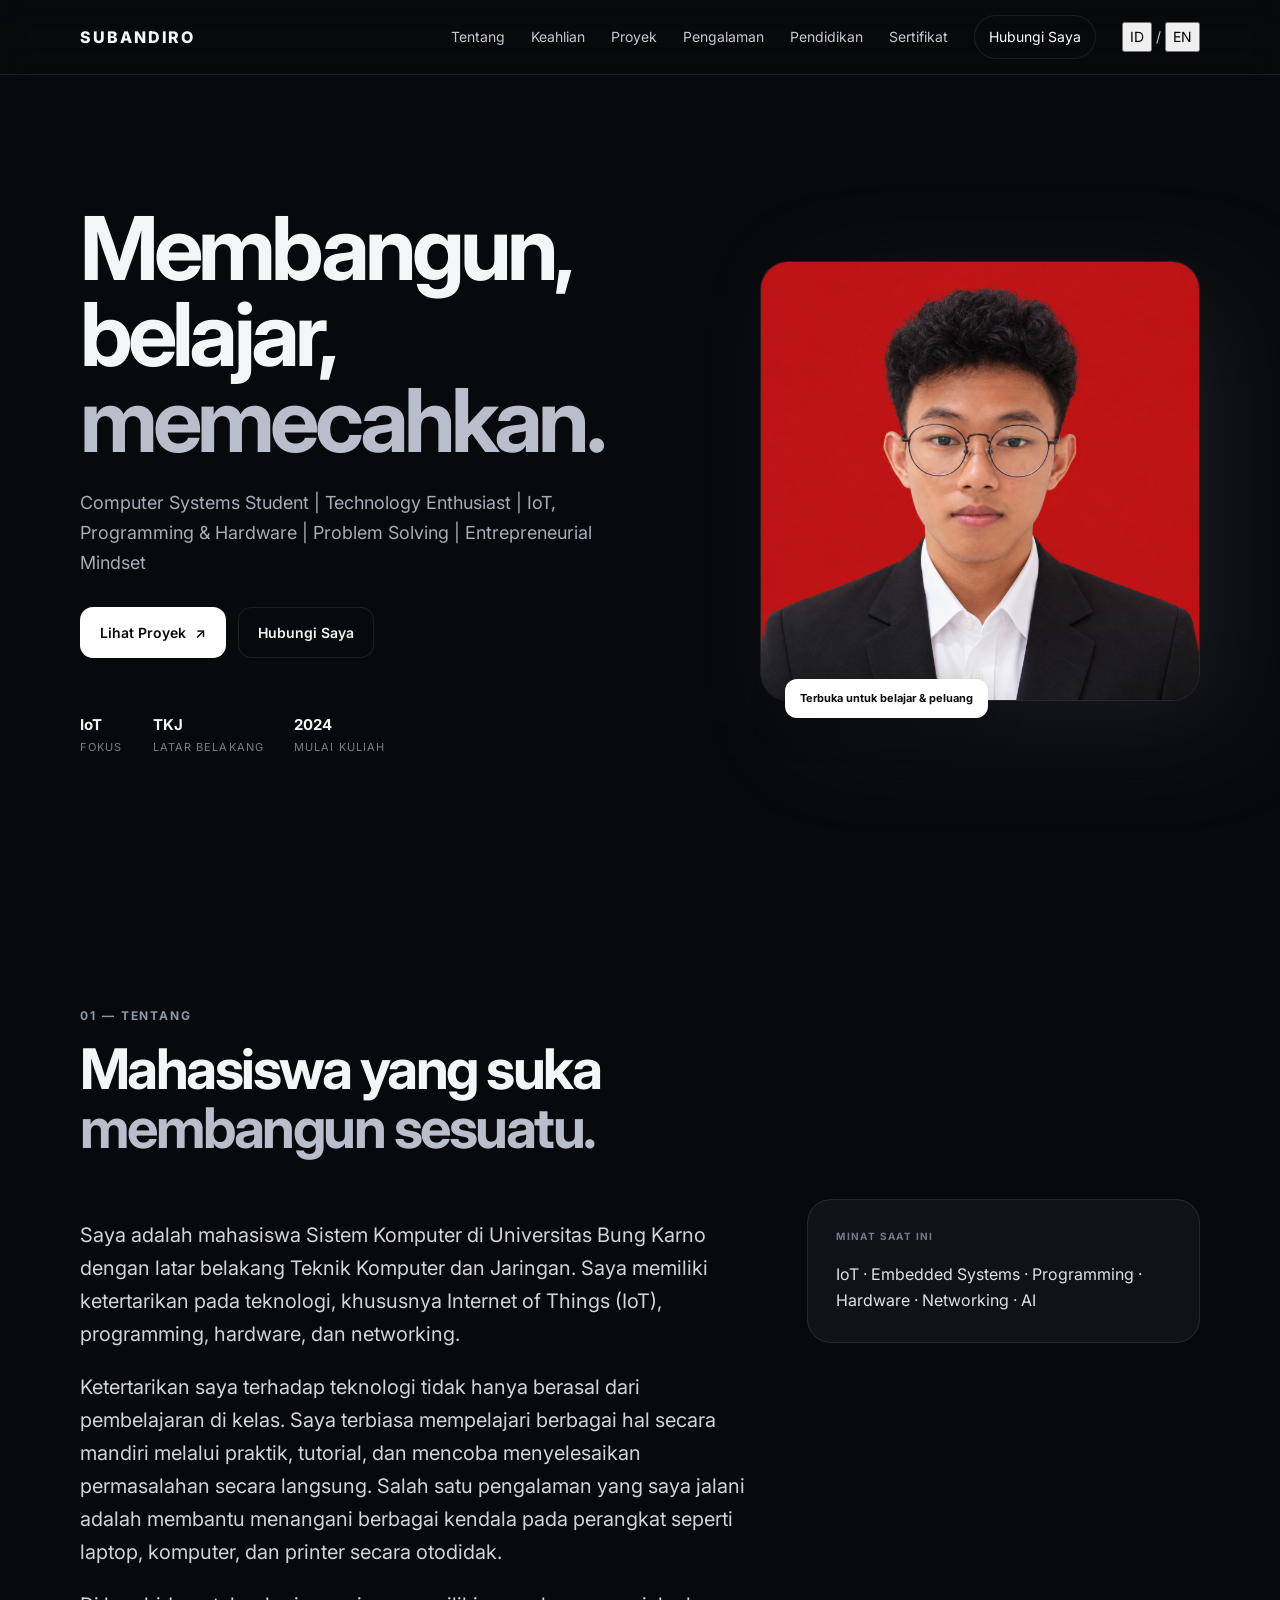
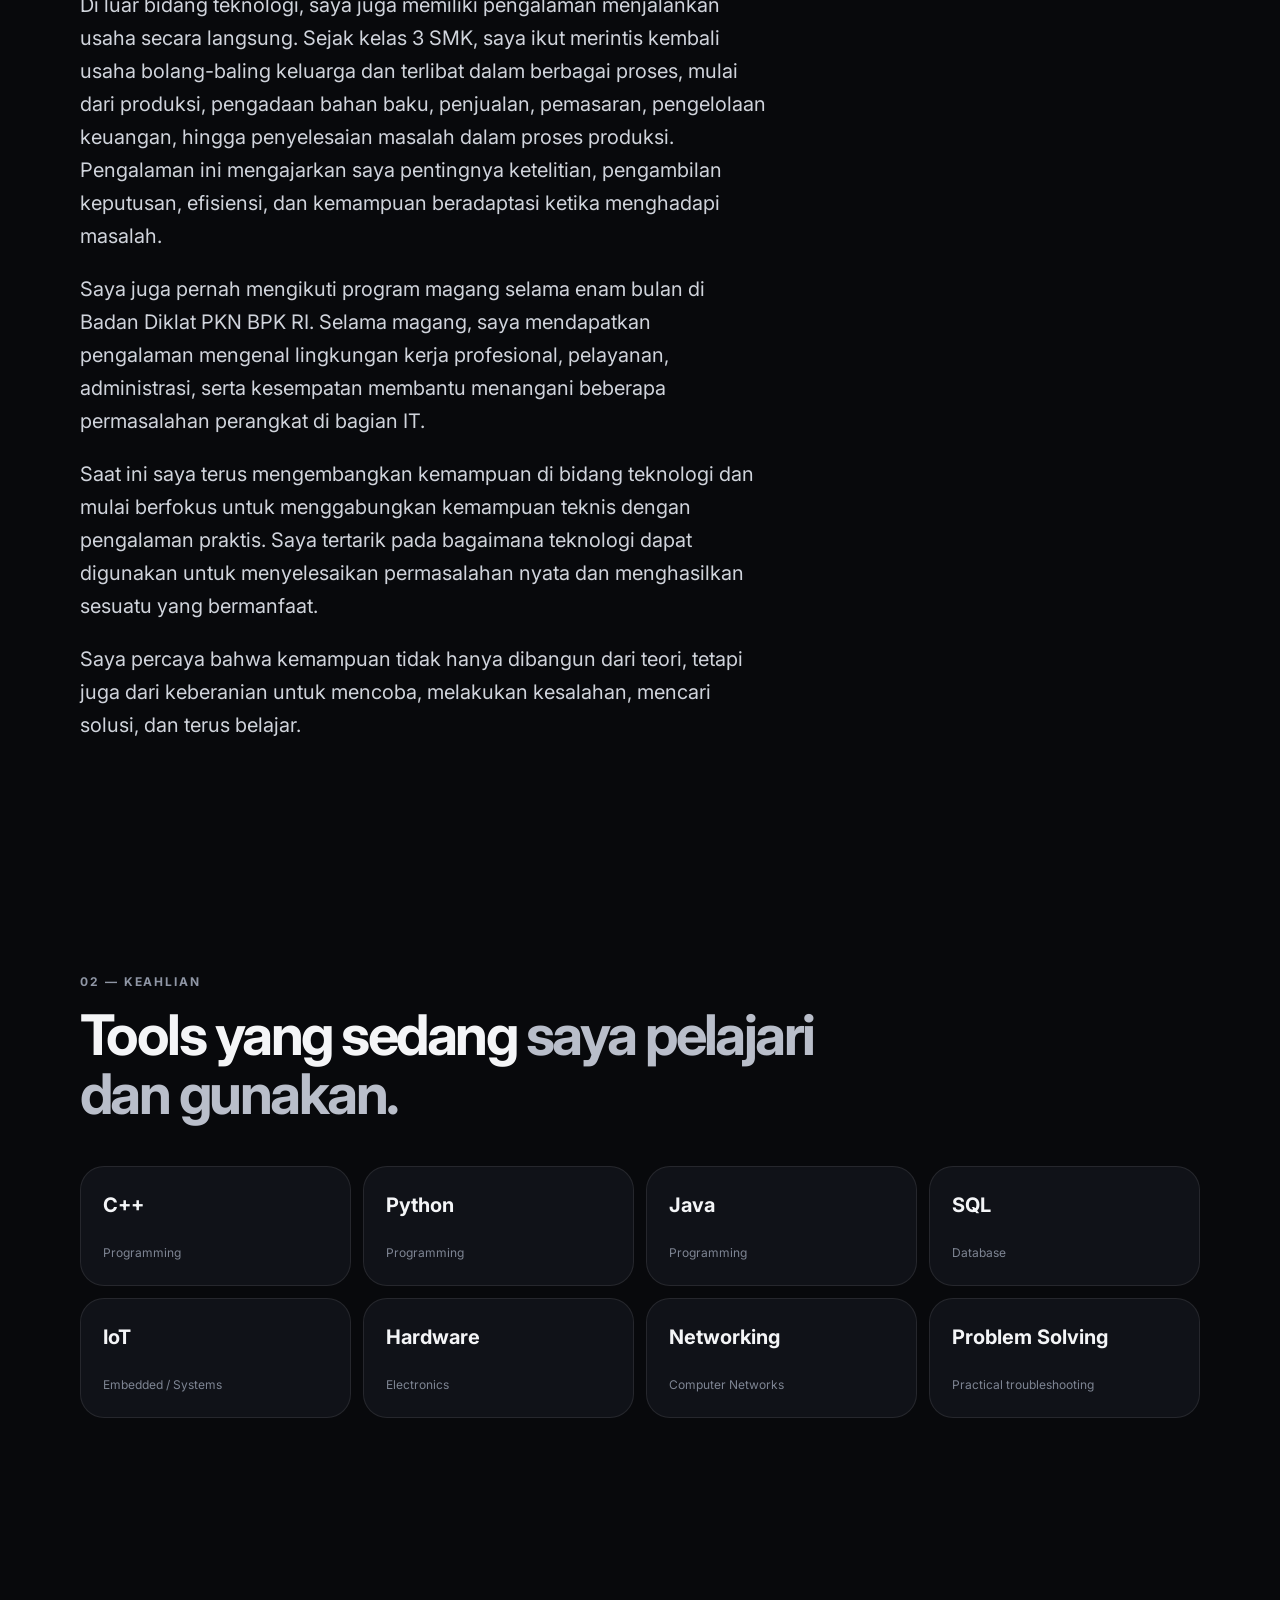
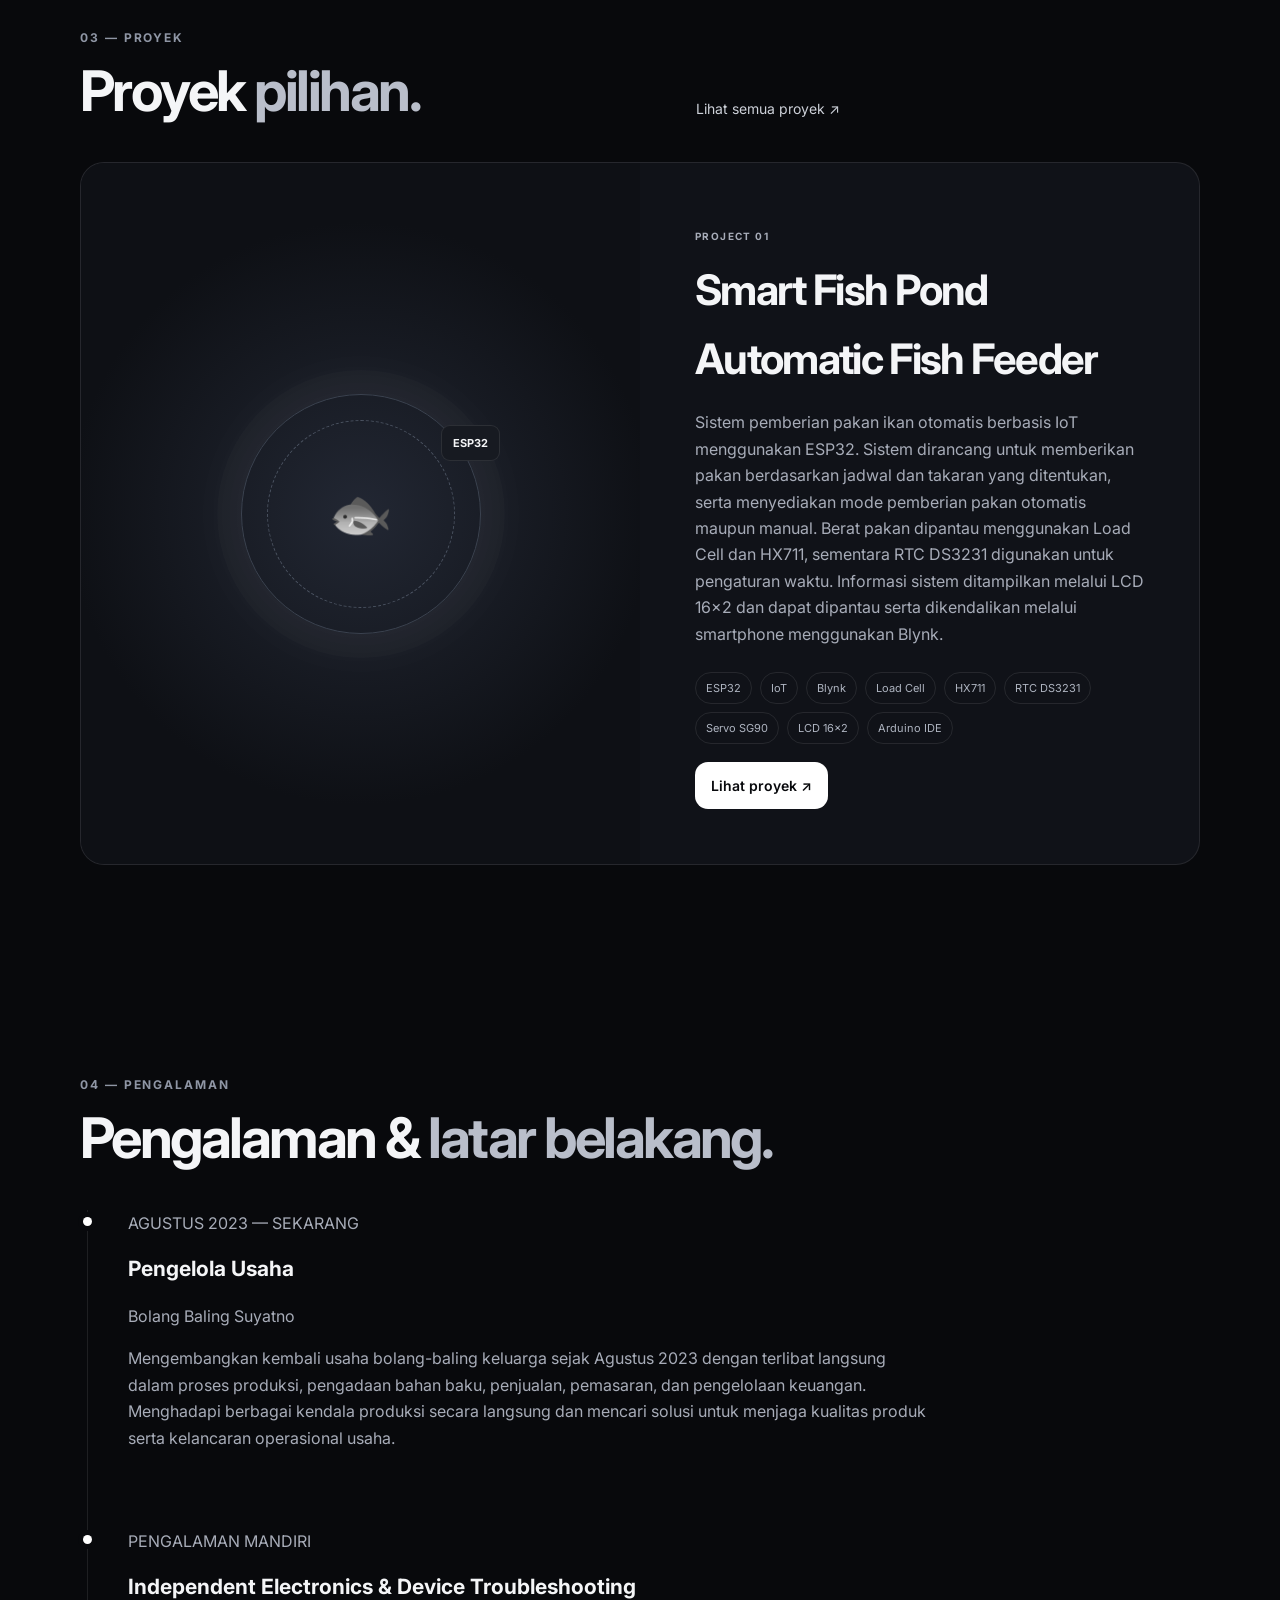
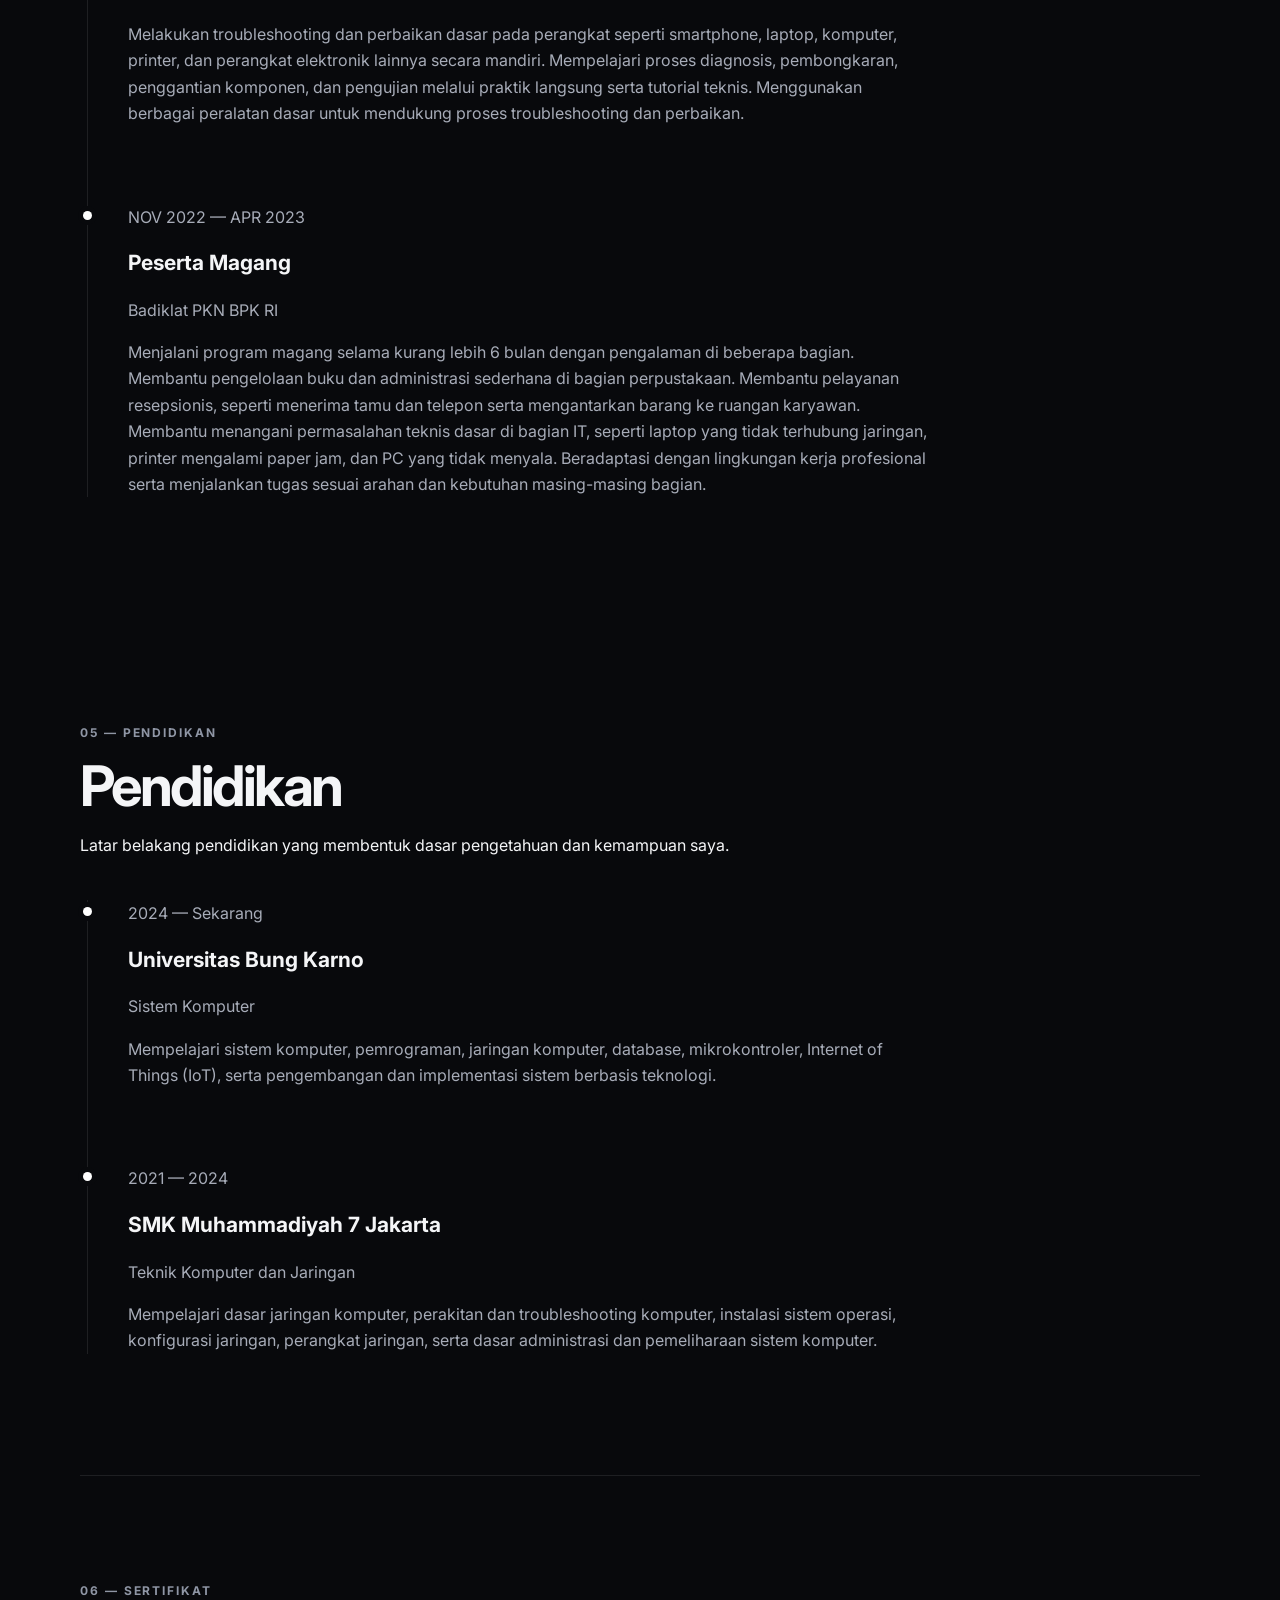
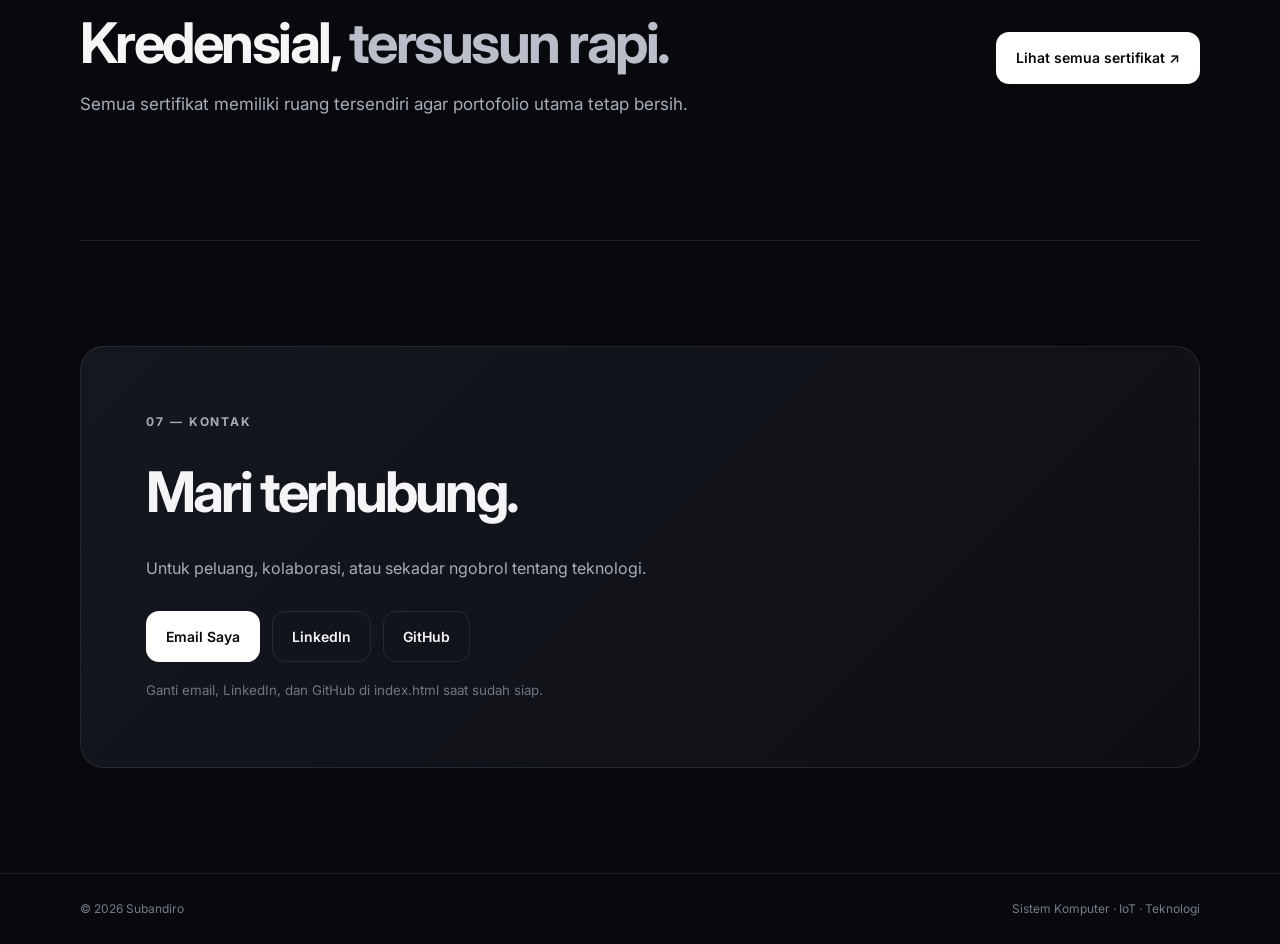
==== index.html @ 17458932 "Add files via upload" ====
<!DOCTYPE html>
<html lang="id">
<head>
  <meta charset="UTF-8">
  <meta name="viewport" content="width=device-width, initial-scale=1.0">
  <meta name="description" content="Subandiro — Computer Systems student portfolio.">
  <title>Subandiro — Portofolio Sistem Komputer</title>
  <link rel="preconnect" href="https://fonts.googleapis.com">
  <link rel="preconnect" href="https://fonts.gstatic.com" crossorigin>
  <link href="https://fonts.googleapis.com/css2?family=Inter:wght@400;500;600;700;800&display=swap" rel="stylesheet">
  <link rel="stylesheet" href="style.css">
</head>
<body data-page="home">
  <header class="nav-wrap">
    <nav class="nav container">
      <a class="brand" href="index.html">SUBANDIRO<span></span></a>
      <button class="menu-btn" aria-label="Buka menu" aria-expanded="false">☰</button>
      <div class="nav-links">
        <a href="#about" data-i18n="nav_about">Tentang</a>
        <a href="#skills" data-i18n="nav_skills">Keahlian</a>
        <a href="#projects" data-i18n="nav_projects">Proyek</a>
        <a href="#experience" data-i18n="nav_experience">Pengalaman</a>
        <a href="#education" data-i18n="nav_education">Pendidikan</a>
        <a href="certificates.html" data-i18n="nav_certificates">Sertifikat</a>
        <a class="nav-cta" href="#contact" data-i18n="nav_contact">Hubungi Saya</a>
        <div class="language-switcher" aria-label="Language selector">
          <button class="lang-btn active" data-lang="id" aria-pressed="true">ID</button>
          <span>/</span>
          <button class="lang-btn" data-lang="en" aria-pressed="false">EN</button>
        </div>
      </div>
    </nav>
  </header>

  <main>
    <section class="hero container">
      <div class="hero-copy">
        <h1 data-i18n="hero_title">Membangun, belajar,<br><span>memecahkan.</span></h1>
        <p class="hero-text">Computer Systems Student | Technology Enthusiast | IoT, Programming & Hardware | Problem Solving | Entrepreneurial Mindset</p>
        <div class="hero-actions">
          <a class="btn primary" href="#projects"><span data-i18n="hero_projects">Lihat Proyek</span> <span>↗</span></a>
          <a class="btn ghost" href="#contact" data-i18n="hero_contact">Hubungi Saya</a>
        </div>
        <div class="quick-stats">
          <div><strong>IoT</strong><span data-i18n="stat_focus">Fokus</span></div>
          <div><strong>TKJ</strong><span data-i18n="stat_background">Latar belakang</span></div>
          <div><strong>2024</strong><span data-i18n="stat_start">Mulai kuliah</span></div>
        </div>
      </div>
      <div class="hero-photo">
        <div class="photo-glow"></div>
        <img src="assets/profile.png" data-i18n-attr="alt:photo_alt" alt="Foto profil profesional Subandiro">
        <div class="photo-tag" data-i18n="photo_tag">Terbuka untuk belajar & peluang</div>
      </div>
    </section>

    <section id="about" class="section container">
      <div class="section-head">
        <p class="eyebrow" data-i18n="about_eyebrow">01 — TENTANG</p>
        <h2 data-i18n="about_title">Mahasiswa yang suka <span>membangun sesuatu.</span></h2>
      </div>
      <div class="about-grid">
        <div class="lead">
        <p data-i18n="about_p1">Saya adalah mahasiswa Sistem Komputer di Universitas Bung Karno dengan latar belakang Teknik Komputer dan Jaringan. Saya memiliki ketertarikan pada teknologi, khususnya Internet of Things (IoT), programming, hardware, dan networking.</p>
        <p data-i18n="about_p2">Ketertarikan saya terhadap teknologi tidak hanya berasal dari pembelajaran di kelas. Saya terbiasa mempelajari berbagai hal secara mandiri melalui praktik, tutorial, dan mencoba menyelesaikan permasalahan secara langsung. Salah satu pengalaman yang saya jalani adalah membantu menangani berbagai kendala pada perangkat seperti laptop, komputer, dan printer secara otodidak.</p>
        <p data-i18n="about_p3">Di luar bidang teknologi, saya juga memiliki pengalaman menjalankan usaha secara langsung. Sejak kelas 3 SMK, saya ikut merintis kembali usaha bolang-baling keluarga dan terlibat dalam berbagai proses, mulai dari produksi, pengadaan bahan baku, penjualan, pemasaran, pengelolaan keuangan, hingga penyelesaian masalah dalam proses produksi. Pengalaman ini mengajarkan saya pentingnya ketelitian, pengambilan keputusan, efisiensi, dan kemampuan beradaptasi ketika menghadapi masalah.</p>
        <p data-i18n="about_p4">Saya juga pernah mengikuti program magang selama enam bulan di Badan Diklat PKN BPK RI. Selama magang, saya mendapatkan pengalaman mengenal lingkungan kerja profesional, pelayanan, administrasi, serta kesempatan membantu menangani beberapa permasalahan perangkat di bagian IT.</p>
        <p data-i18n="about_p5">Saat ini saya terus mengembangkan kemampuan di bidang teknologi dan mulai berfokus untuk menggabungkan kemampuan teknis dengan pengalaman praktis. Saya tertarik pada bagaimana teknologi dapat digunakan untuk menyelesaikan permasalahan nyata dan menghasilkan sesuatu yang bermanfaat.</p>
        <p data-i18n="about_p6">Saya percaya bahwa kemampuan tidak hanya dibangun dari teori, tetapi juga dari keberanian untuk mencoba, melakukan kesalahan, mencari solusi, dan terus belajar.</p>
        </div>
        <div class="about-card">
          <div class="mini-label" data-i18n="current_interests">MINAT SAAT INI</div>
          <p data-i18n="current_interests_text">IoT · Embedded Systems · Programming · Hardware · Networking · AI</p>
        </div>
      </div>
    </section>

    <section id="skills" class="section container">
      <div class="section-head">
        <p class="eyebrow" data-i18n="skills_eyebrow">02 — KEAHLIAN</p>
        <h2 data-i18n="skills_title">Tools yang sedang <span>saya pelajari dan gunakan.</span></h2>
      </div>
      <div class="skills-grid">
        <div class="skill-card"><b>C++</b><span data-i18n="programming">Programming</span></div>
        <div class="skill-card"><b>Python</b><span data-i18n="programming">Programming</span></div>
        <div class="skill-card"><b>Java</b><span data-i18n="programming">Programming</span></div>
        <div class="skill-card"><b>SQL</b><span data-i18n="database">Database</span></div>
        <div class="skill-card"><b>IoT</b><span data-i18n="embedded">Embedded / Systems</span></div>
        <div class="skill-card"><b>Hardware</b><span data-i18n="electronics">Electronics</span></div>
        <div class="skill-card"><b>Networking</b><span data-i18n="networks">Computer Networks</span></div>
        <div class="skill-card"><b>Problem Solving</b><span data-i18n="troubleshooting">Practical troubleshooting</span></div>
      </div>
    </section>

    <section id="projects" class="section container">
      <div class="section-head row-head">
        <div>
          <p class="eyebrow" data-i18n="projects_eyebrow">03 — PROYEK</p>
          <h2 data-i18n="projects_title">Proyek <span>pilihan.</span></h2>
        </div>
        <a class="text-link" href="projects.html" data-i18n="view_all_projects">Lihat semua proyek ↗</a>
      </div>
      <div class="project-feature">
        <div class="project-image">
          <div class="pond-visual">
            <div class="pond-ring"></div>
            <div class="pond-fish">🐟</div>
            <div class="pond-chip">ESP32</div>
          </div>
        </div>
        <div class="project-info">
          <p class="project-number" data-i18n="project_academic">PROJECT 01</p>
          <h3>Smart Fish Pond <span>Automatic Fish Feeder</span></h3>
          <p data-i18n="smart_pond_desc">Sistem pemberian pakan ikan otomatis berbasis IoT menggunakan ESP32. Sistem dirancang untuk memberikan pakan berdasarkan jadwal dan takaran yang ditentukan, serta menyediakan mode pemberian pakan otomatis maupun manual. Berat pakan dipantau menggunakan Load Cell dan HX711, sementara RTC DS3231 digunakan untuk pengaturan waktu. Informasi sistem ditampilkan melalui LCD 16×2 dan dapat dipantau serta dikendalikan melalui smartphone menggunakan Blynk.</p>
          <div class="tags"><span>ESP32</span><span>IoT</span><span>Blynk</span><span>Load Cell</span><span>HX711</span><span>RTC DS3231</span><span>Servo SG90</span><span>LCD 16x2</span><span>Arduino IDE</span></div>
          <a class="btn primary small" href="projects.html" data-i18n="explore_project">Lihat proyek ↗</a>
        </div>
      </div>
    </section>

    <section id="experience" class="section container">
      <div class="section-head">
        <p class="eyebrow" data-i18n="experience_eyebrow">04 — PENGALAMAN</p>
        <h2 data-i18n="experience_title">Pengalaman & <span>latar belakang.</span></h2>
      </div>
      <div class="timeline">
        <article class="timeline-item">
          <div class="timeline-dot"></div>
          <div>
            <p class="muted" data-i18n="business_date">AGUSTUS 2023 — SEKARANG</p>
            <h3 data-i18n="business_role">Pengelola Usaha</h3>
            <p class="muted" data-i18n="business_company">Bolang Baling Suyatno</p>
            <p data-i18n="business_desc">Mengembangkan kembali usaha bolang-baling keluarga sejak Agustus 2023 dengan terlibat langsung dalam proses produksi, pengadaan bahan baku, penjualan, pemasaran, dan pengelolaan keuangan. Menghadapi berbagai kendala produksi secara langsung dan mencari solusi untuk menjaga kualitas produk serta kelancaran operasional usaha.</p>
          </div>
        </article>

        <article class="timeline-item">
          <div class="timeline-dot"></div>
          <div>
            <p class="muted" data-i18n="electronics_date">PENGALAMAN MANDIRI</p>
            <h3 data-i18n="electronics_role">Independent Electronics & Device Troubleshooting</h3>
            <p data-i18n="electronics_desc">Melakukan troubleshooting dan perbaikan dasar pada perangkat seperti smartphone, laptop, komputer, printer, dan perangkat elektronik lainnya secara mandiri. Mempelajari proses diagnosis, pembongkaran, penggantian komponen, dan pengujian melalui praktik langsung serta tutorial teknis. Menggunakan berbagai peralatan dasar untuk mendukung proses troubleshooting dan perbaikan.</p>
          </div>
        </article>

        <article class="timeline-item">
          <div class="timeline-dot"></div>
          <div>
            <p class="muted">NOV 2022 — APR 2023</p>
            <h3>Peserta Magang</h3>
            <p class="muted" data-i18n="internship_company">Badiklat PKN BPK RI</p>
            <p data-i18n="internship_desc">Menjalani program magang selama kurang lebih 6 bulan dengan pengalaman di beberapa bagian. Membantu pengelolaan buku dan administrasi sederhana di bagian perpustakaan. Membantu pelayanan resepsionis, seperti menerima tamu dan telepon serta mengantarkan barang ke ruangan karyawan. Membantu menangani permasalahan teknis dasar di bagian IT, seperti laptop yang tidak terhubung jaringan, printer mengalami paper jam, dan PC yang tidak menyala. Beradaptasi dengan lingkungan kerja profesional serta menjalankan tugas sesuai arahan dan kebutuhan masing-masing bagian.</p>
          </div>
        </article>
      </div>
    </section>

    <section id="education" class="section container">
      <div class="section-head">
        <p class="eyebrow" data-i18n="education_label">05 — PENDIDIKAN</p>
        <h2 data-i18n="education_title">Pendidikan</h2>
        <p data-i18n="education_desc">
          Latar belakang pendidikan yang membentuk dasar pengetahuan dan kemampuan saya.
        </p>
      </div>

      <div class="timeline">

        <!-- Universitas -->
        <article class="timeline-item">
          <div class="timeline-dot"></div>
          <div>
            <p class="muted" data-i18n="education_university_date">2024 — Sekarang</p>
            <h3>Universitas Bung Karno</h3>
            <p data-i18n="education_university_major">Sistem Komputer</p>
            <p data-i18n="education_university_desc">Mempelajari sistem komputer, pemrograman, jaringan komputer, database, mikrokontroler, Internet of Things (IoT), serta pengembangan dan implementasi sistem berbasis teknologi.</p>
          </div>
        </article>

        <!-- SMK -->
        <article class="timeline-item">
          <div class="timeline-dot"></div>
          <div>
            <p class="muted" data-i18n="education_smk_date">2021 — 2024</p>
            <h3>SMK Muhammadiyah 7 Jakarta</h3>
            <p data-i18n="education_smk_major">Teknik Komputer dan Jaringan</p>
            <p data-i18n="education_smk_desc">Mempelajari dasar jaringan komputer, perakitan dan troubleshooting komputer, instalasi sistem operasi, konfigurasi jaringan, perangkat jaringan, serta dasar administrasi dan pemeliharaan sistem komputer.</p>
          </div>
        </article>

      </div>
    </section>

    <section class="section container certificate-preview">
      <div>
        <p class="eyebrow" data-i18n="cert_preview_eyebrow">06 — SERTIFIKAT</p>
        <h2 data-i18n="cert_preview_title">Kredensial, <span>tersusun rapi.</span></h2>
        <p class="muted big" data-i18n="cert_preview_desc">Semua sertifikat memiliki ruang tersendiri agar portofolio utama tetap bersih.</p>
      </div>
      <a class="btn primary" href="certificates.html" data-i18n="view_certificates">Lihat semua sertifikat ↗</a>
    </section>

    <section id="contact" class="section container contact">
      <div class="contact-box">
        <p class="eyebrow" data-i18n="contact_eyebrow">07 — KONTAK</p>

        <h2 data-i18n="contact_title">Mari terhubung.</h2>

        <p data-i18n="contact_desc">
          Untuk peluang, kolaborasi, atau sekadar ngobrol tentang teknologi.
        </p>

        <div class="contact-actions">
          <a
            class="btn primary"
            href="mailto:subandirosmkmaju@gmail.com"
            data-i18n="email_me">Email Saya</a>

          <a
            class="btn ghost"
            href="https://www.linkedin.com/in/subandiro"
            target="_blank"
            rel="noopener noreferrer"
          >LinkedIn</a>

          <a
            class="btn ghost"
            href="https://github.com/Subandiro"
            target="_blank"
            rel="noopener noreferrer"
          >GitHub</a>
        </div>

        <small class="edit-note" data-i18n="edit_note">
          Email dan profil profesional saya dapat diakses melalui tombol di atas.
        </small>
      </div>
    </section>
  </main>

  <footer class="footer">
    <div class="container footer-inner">
      <span>© <span id="year"></span> Subandiro</span>
      <span data-i18n="footer_tech">Sistem Komputer · IoT · Teknologi</span>
    </div>
  </footer>
  <script src="script.js"></script>
</body>
</html>
---- style.css ----
:root{
  --bg:#08090c;--surface:#101218;--surface2:#151821;--text:#f4f5f7;--muted:#a7acb8;
  --line:rgba(255,255,255,.09);--accent:#ffffff;--max:1120px;--radius:24px;
}
*{box-sizing:border-box}html{scroll-behavior:smooth}body{margin:0;background:var(--bg);color:var(--text);font-family:Inter,system-ui,sans-serif;line-height:1.65}
a{color:inherit;text-decoration:none}button{font:inherit}.container{width:min(var(--max),calc(100% - 40px));margin:auto}
.nav-wrap{position:sticky;top:0;z-index:20;background:rgba(8,9,12,.78);backdrop-filter:blur(18px);border-bottom:1px solid var(--line)}
.nav{height:74px;display:flex;align-items:center;justify-content:space-between}.brand{font-weight:800;letter-spacing:.12em}.brand span,h1 span,h2 span{color:#b9beca}
.nav-links{display:flex;align-items:center;gap:26px;font-size:14px;color:#c5c9d2}.nav-links a:hover{color:#fff}.nav-cta{border:1px solid var(--line);padding:9px 14px;border-radius:999px;color:#fff!important}
.menu-btn{display:none;background:none;border:0;color:#fff;font-size:25px}
.hero{min-height:calc(100vh - 74px);display:grid;grid-template-columns:1.08fr .92fr;align-items:center;gap:70px;padding-top:65px;padding-bottom:80px}
.eyebrow{font-size:12px;font-weight:700;letter-spacing:.16em;color:#8f96a5;margin:0 0 14px}.hero h1,.subpage h1{font-size:clamp(48px,7vw,88px);line-height:.98;letter-spacing:-.055em;margin:0 0 25px}
.hero-text{max-width:590px;color:var(--muted);font-size:18px}.hero-actions,.contact-actions{display:flex;gap:12px;flex-wrap:wrap;margin-top:30px}
.btn{display:inline-flex;align-items:center;justify-content:center;gap:9px;padding:13px 19px;border-radius:13px;border:1px solid var(--line);font-weight:600;font-size:14px;transition:.2s}
.btn.primary{background:#fff;color:#08090c}.btn.primary:hover{transform:translateY(-2px)}.btn.ghost:hover{background:var(--surface2)}.btn.small{padding:11px 15px;margin-top:18px}
.quick-stats{display:flex;gap:30px;margin-top:55px}.quick-stats div{display:flex;flex-direction:column}.quick-stats strong{font-size:15px}.quick-stats span{font-size:11px;color:#777e8c;text-transform:uppercase;letter-spacing:.1em}
.hero-photo{position:relative;justify-self:end;width:min(440px,100%)}.hero-photo img{display:block;width:100%;aspect-ratio:1/1;object-fit:cover;border-radius:28px;position:relative;z-index:2;border:1px solid var(--line)}.photo-glow{position:absolute;inset:8% -6% -5% 12%;background:#272b35;filter:blur(50px);opacity:.5}.photo-tag{position:absolute;z-index:3;bottom:-17px;left:25px;background:#fff;color:#0b0c10;padding:10px 15px;border-radius:12px;font-size:11px;font-weight:700;box-shadow:0 10px 35px rgba(0,0,0,.3)}
.section{padding:105px 0}.section-head{max-width:760px;margin-bottom:42px}.section-head h2,.certificate-preview h2{font-size:clamp(32px,4.5vw,56px);line-height:1.05;letter-spacing:-.045em;margin:0}
.about-grid{display:grid;grid-template-columns:1.4fr .8fr;gap:40px;align-items:start}.lead{font-size:20px;color:#d0d4dc;max-width:760px}.about-card,.skill-card,.detail-card,.certificate-card,.empty-project{background:var(--surface);border:1px solid var(--line);border-radius:var(--radius)}
.about-card{padding:28px}.mini-label,.project-number{font-size:10px;letter-spacing:.14em;color:#737b89;font-weight:700}.about-card p{margin-bottom:0;color:#dfe2e8}
.skills-grid{display:grid;grid-template-columns:repeat(4,1fr);gap:12px}.skill-card{padding:22px;min-height:120px;display:flex;flex-direction:column;justify-content:space-between}.skill-card b{font-size:20px}.skill-card span{font-size:12px;color:#7e8593}
.row-head{display:flex;justify-content:space-between;align-items:end;gap:20px}.text-link,.back-link{color:#cdd1d9;font-size:14px}.text-link:hover,.back-link:hover{color:#fff}
.project-feature{display:grid;grid-template-columns:1fr 1fr;background:var(--surface);border:1px solid var(--line);border-radius:var(--radius);overflow:hidden}.project-image{min-height:410px;background:radial-gradient(circle at 50% 50%,#222733,#0e1015 65%);display:grid;place-items:center}.pond-visual{width:240px;height:240px;border-radius:50%;border:1px solid #3b424f;display:grid;place-items:center;position:relative;box-shadow:0 0 0 24px rgba(255,255,255,.015),0 0 80px rgba(255,255,255,.06)}.pond-visual.large{width:320px;height:320px}.pond-ring{position:absolute;inset:25px;border:1px dashed #4a5260;border-radius:50%}.pond-fish{font-size:52px;filter:grayscale(1)}.pond-chip{position:absolute;right:-20px;top:30px;padding:8px 11px;border:1px solid var(--line);background:#171a21;border-radius:9px;font-size:11px;font-weight:700}
.project-info{padding:55px}.project-info h3,.detail-content h2{font-size:42px;letter-spacing:-.04em;margin:7px 0 16px}.project-info p{color:var(--muted)}.tags{display:flex;gap:8px;flex-wrap:wrap;margin-top:25px}.tags span,.filter{font-size:11px;padding:6px 10px;border:1px solid var(--line);border-radius:999px;color:#aeb4c0;background:transparent}
.timeline{border-left:1px solid var(--line);margin-left:7px}.timeline-item{position:relative;padding:0 0 45px 40px}.timeline-item:last-child{padding-bottom:0}.timeline-dot{position:absolute;left:-5px;top:7px;width:9px;height:9px;background:#fff;border-radius:50%;box-shadow:0 0 0 5px var(--bg)}.timeline-item h3{font-size:21px;margin:5px 0}.timeline-item p{color:var(--muted);max-width:800px}.muted{color:var(--muted)}.muted.big{font-size:17px}
.certificate-preview{display:flex;align-items:center;justify-content:space-between;gap:35px;border-top:1px solid var(--line);border-bottom:1px solid var(--line)}
.contact-box{padding:65px;border:1px solid var(--line);border-radius:var(--radius);background:linear-gradient(135deg,#14171e,#0d0f14)}.contact h2{font-size:56px;letter-spacing:-.05em;margin:0}.contact p{color:var(--muted)}.edit-note{display:block;color:#6f7683;margin-top:18px}
.footer{border-top:1px solid var(--line);padding:25px 0;color:#747b88;font-size:12px}.footer-inner{display:flex;justify-content:space-between;gap:20px}
.subpage{padding-top:80px;padding-bottom:100px;min-height:calc(100vh - 74px)}.subpage-top{margin-bottom:50px}.subpage-top h1{margin-top:10px}.subpage-intro{max-width:650px;color:var(--muted);font-size:17px}.detail-card{overflow:hidden}.detail-hero{min-height:390px;display:grid;place-items:center;background:radial-gradient(circle,#202530,#0e1015 65%)}.detail-content{padding:50px}.detail-columns{display:grid;grid-template-columns:1fr 1fr;gap:45px;margin-top:35px}.detail-columns h3{font-size:14px;text-transform:uppercase;letter-spacing:.1em}.detail-columns li{color:var(--muted);margin:8px 0}.status-note{border-top:1px solid var(--line);margin-top:35px;padding-top:20px;color:#b7bdc8;font-size:13px}.empty-project{padding:55px;margin-top:18px}.empty-project>span{font-size:12px;color:#6e7582}.empty-project h2{margin:10px 0 5px}.empty-project p{color:var(--muted)}
.filter-row{display:flex;gap:8px;flex-wrap:wrap;margin-bottom:25px}.filter{cursor:pointer}.filter.active,.filter:hover{background:#fff;color:#0b0c10}.certificate-grid{display:grid;grid-template-columns:repeat(3,1fr);gap:16px}.certificate-card{overflow:hidden}.certificate-placeholder{height:220px;display:grid;place-items:center;background:linear-gradient(145deg,#171a21,#0d0f13);border-bottom:1px solid var(--line)}.certificate-placeholder span{width:70px;height:70px;border:1px solid #4b5260;border-radius:18px;display:grid;place-items:center;font-size:25px;font-weight:800;color:#8d95a4}.certificate-body{padding:23px}.certificate-body h3{font-size:18px;line-height:1.25;margin:5px 0}.certificate-body p{font-size:13px;color:var(--muted)}.view-cert{border:0;background:none;color:#fff;padding:0;margin-top:13px;font-weight:600;font-size:12px;cursor:pointer}.certificate-upload-note{margin-top:30px;border:1px dashed #343a46;padding:18px;border-radius:14px;color:#8d94a2;font-size:13px}
.modal{display:none;position:fixed;inset:0;z-index:50}.modal.open{display:grid;place-items:center}.modal-backdrop{position:absolute;inset:0;background:rgba(0,0,0,.78);backdrop-filter:blur(7px)}.modal-box{position:relative;z-index:2;width:min(520px,calc(100% - 30px));padding:40px;background:#12151b;border:1px solid var(--line);border-radius:22px}.modal-close{position:absolute;right:15px;top:10px;background:none;border:0;color:#fff;font-size:30px;cursor:pointer}.modal-icon{height:220px;display:grid;place-items:center;border:1px dashed #3c4350;border-radius:15px;color:#858d9b;font-weight:800;letter-spacing:.15em;margin-bottom:25px}.modal-box h2{margin:5px 0}.modal-hint{color:#777f8d;font-size:12px}
code{background:#171a20;padding:2px 5px;border-radius:5px}
@media(max-width:800px){
  .container{width:min(var(--max),calc(100% - 28px))}.nav{height:66px}.menu-btn{display:block}.nav-links{display:none;position:absolute;left:14px;right:14px;top:60px;padding:15px;background:#11141a;border:1px solid var(--line);border-radius:16px;flex-direction:column;align-items:stretch;gap:5px}.nav-links.open{display:flex}.nav-links a{padding:10px}.nav-cta{text-align:center}
  .hero{grid-template-columns:1fr;gap:45px;padding-top:60px}.hero-photo{justify-self:center;width:min(360px,100%);grid-row:1}.hero-copy{grid-row:2}.hero h1{font-size:54px}.hero-text{font-size:16px}.quick-stats{margin-top:35px}
  .section{padding:75px 0}.about-grid,.project-feature,.detail-columns{grid-template-columns:1fr}.skills-grid{grid-template-columns:repeat(2,1fr)}.project-image{min-height:300px}.project-info{padding:32px}.project-info h3,.detail-content h2{font-size:34px}.certificate-preview{display:block}.certificate-preview .btn{margin-top:20px}.contact-box{padding:35px 25px}.contact h2{font-size:43px}.footer-inner{flex-direction:column}.certificate-grid{grid-template-columns:1fr}.subpage{padding-top:55px}.detail-content{padding:32px}.detail-hero{min-height:300px}.pond-visual.large{width:240px;height:240px}
}
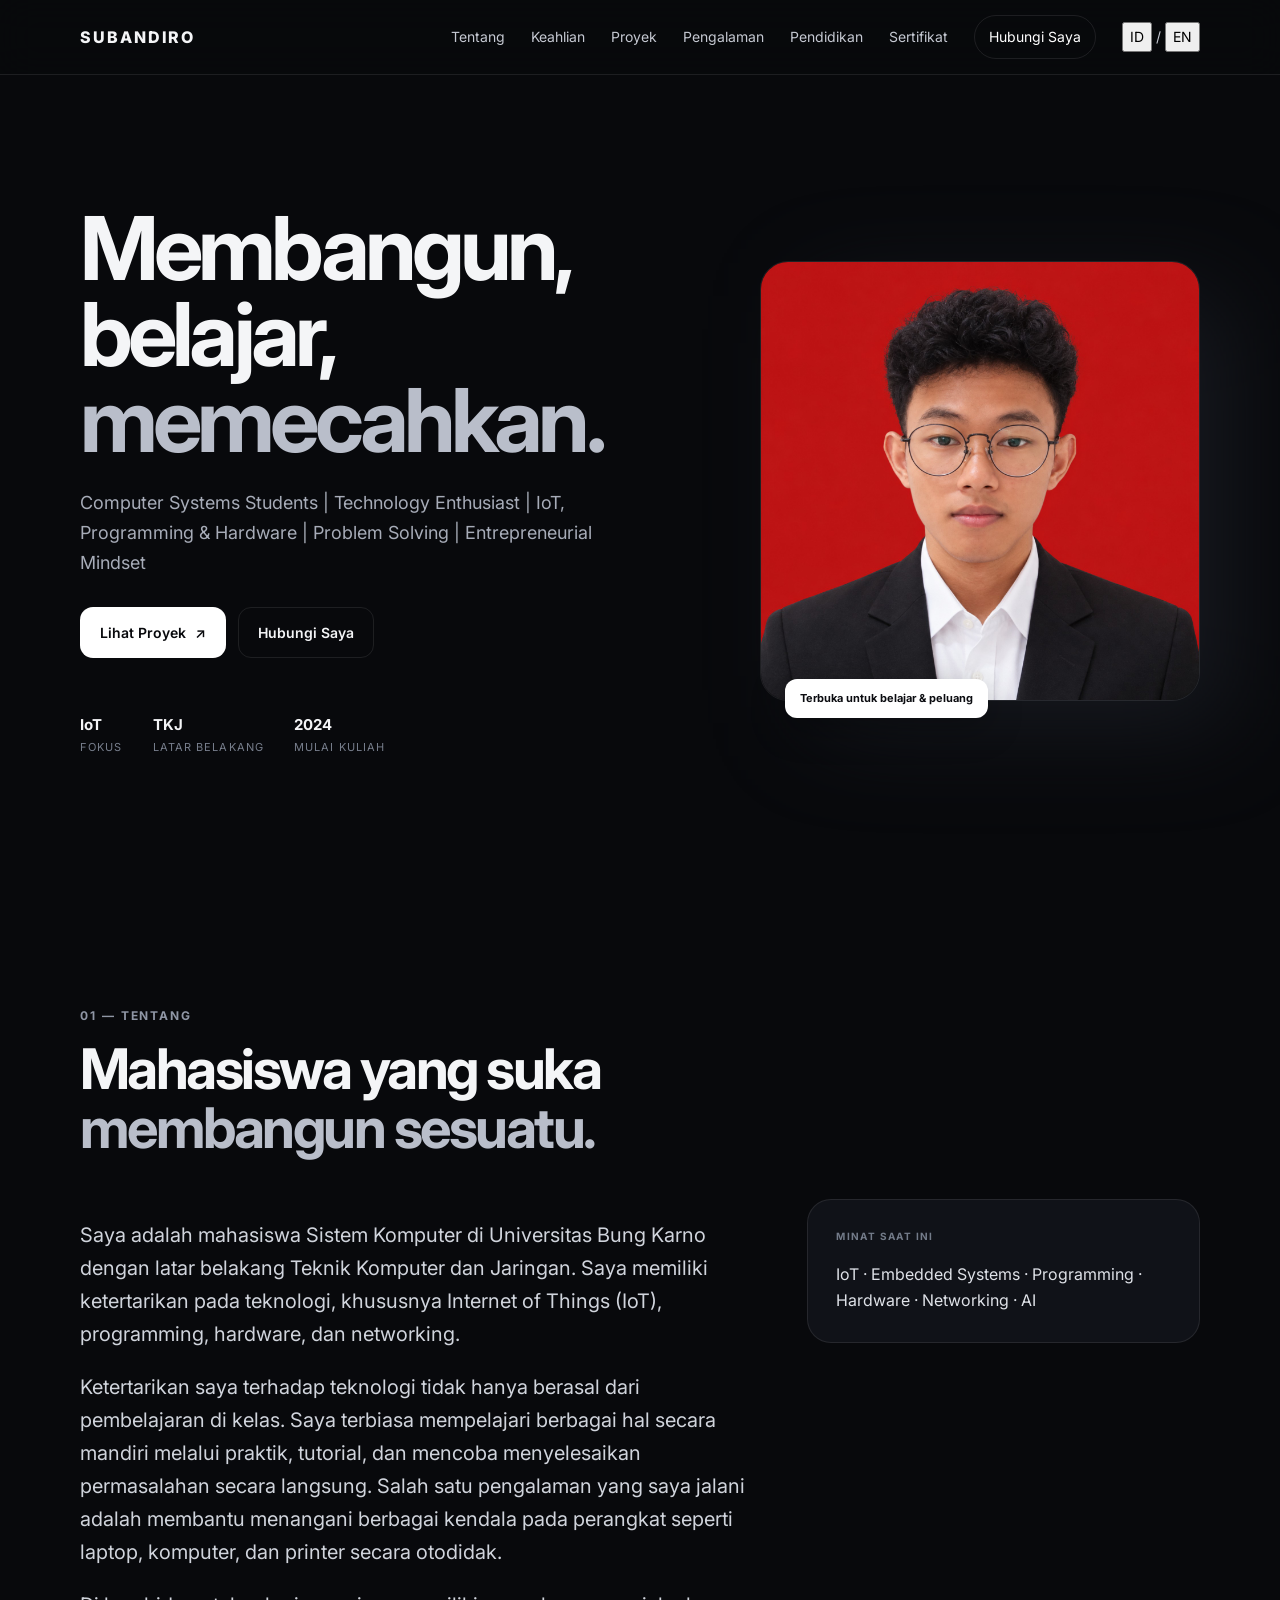
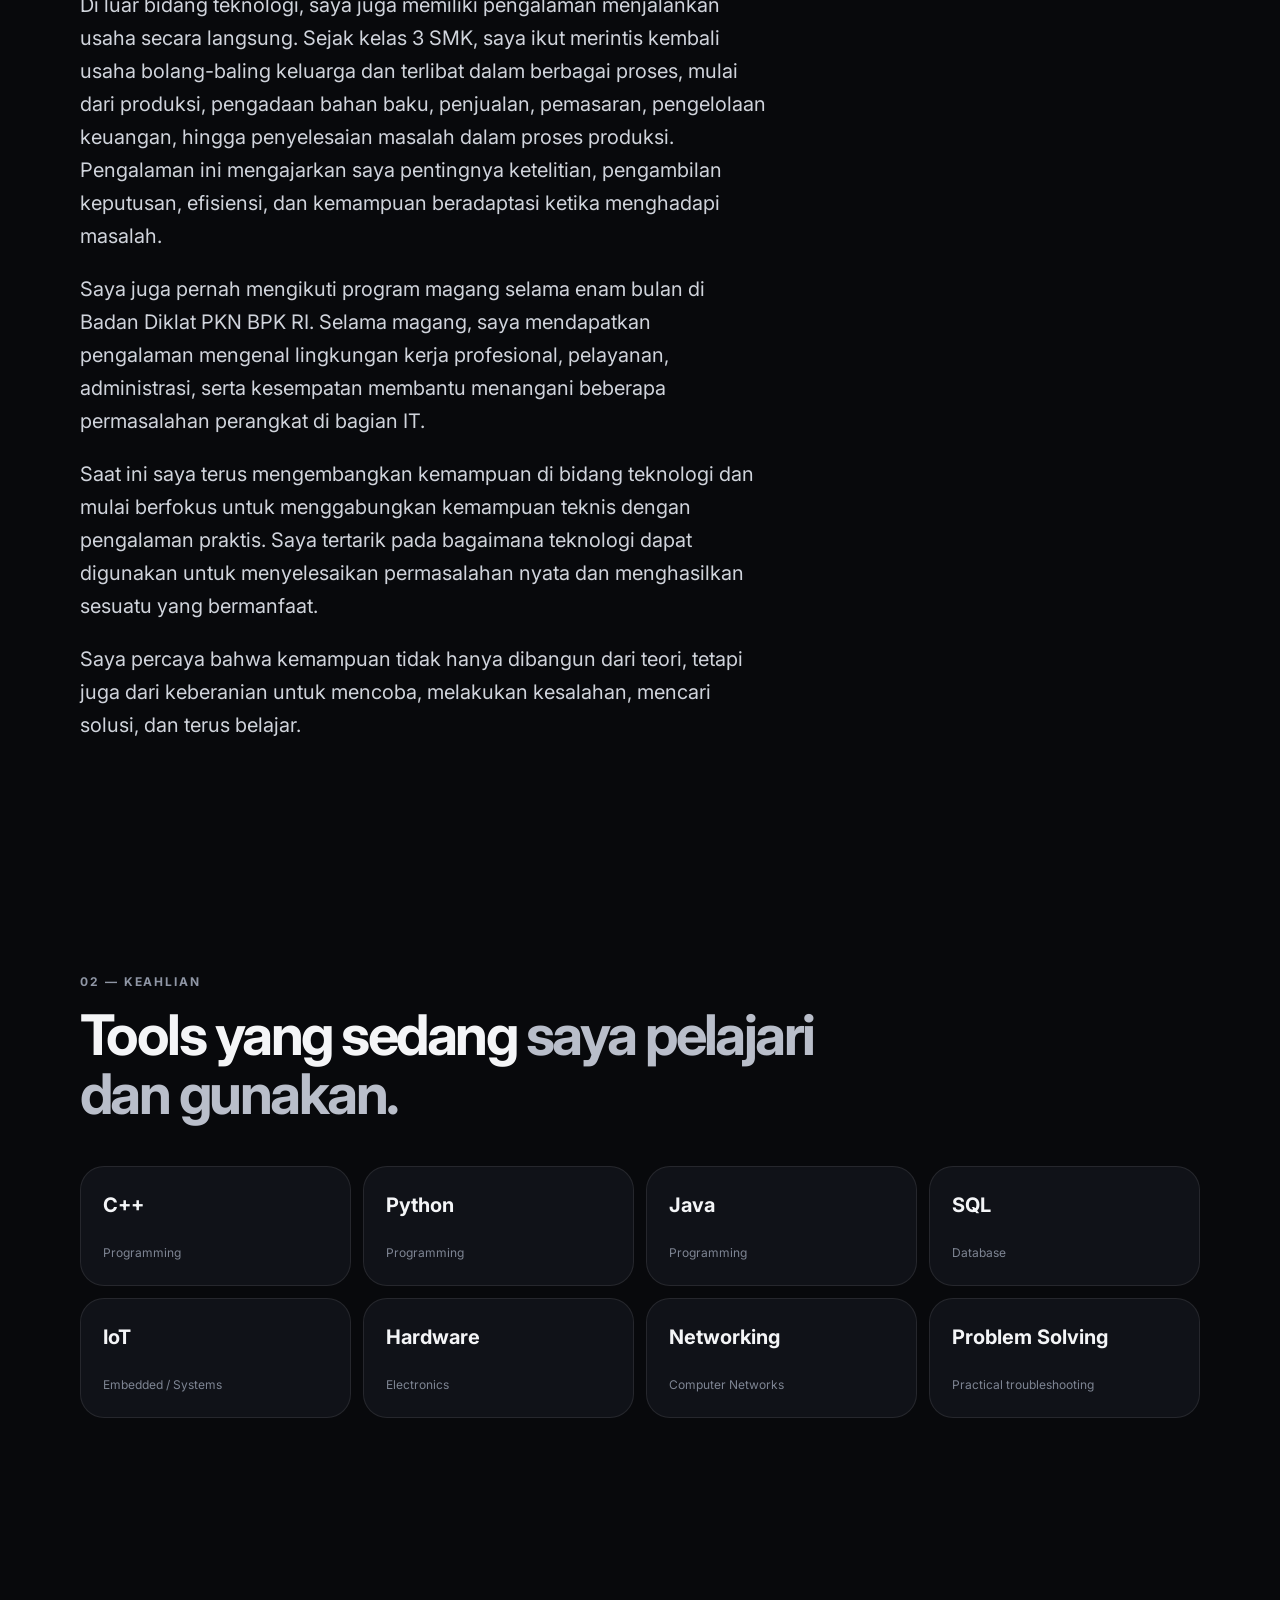
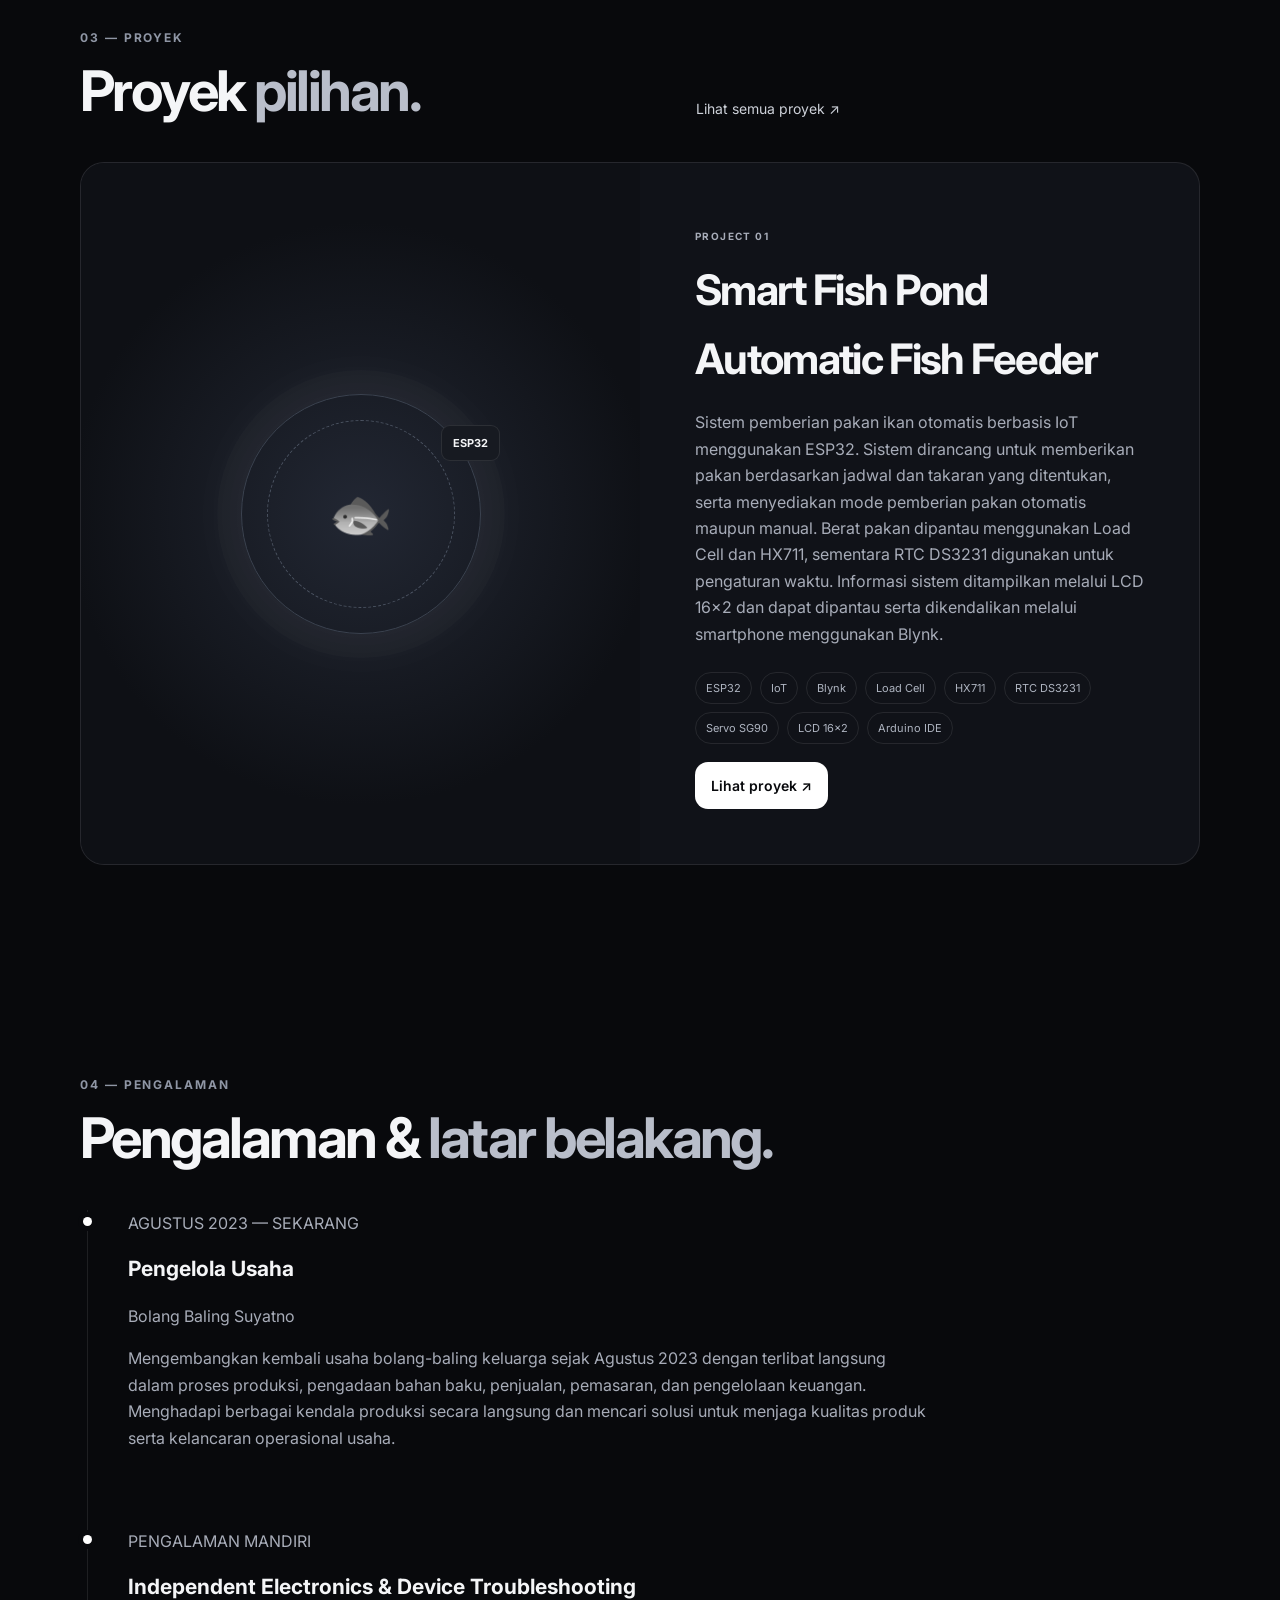
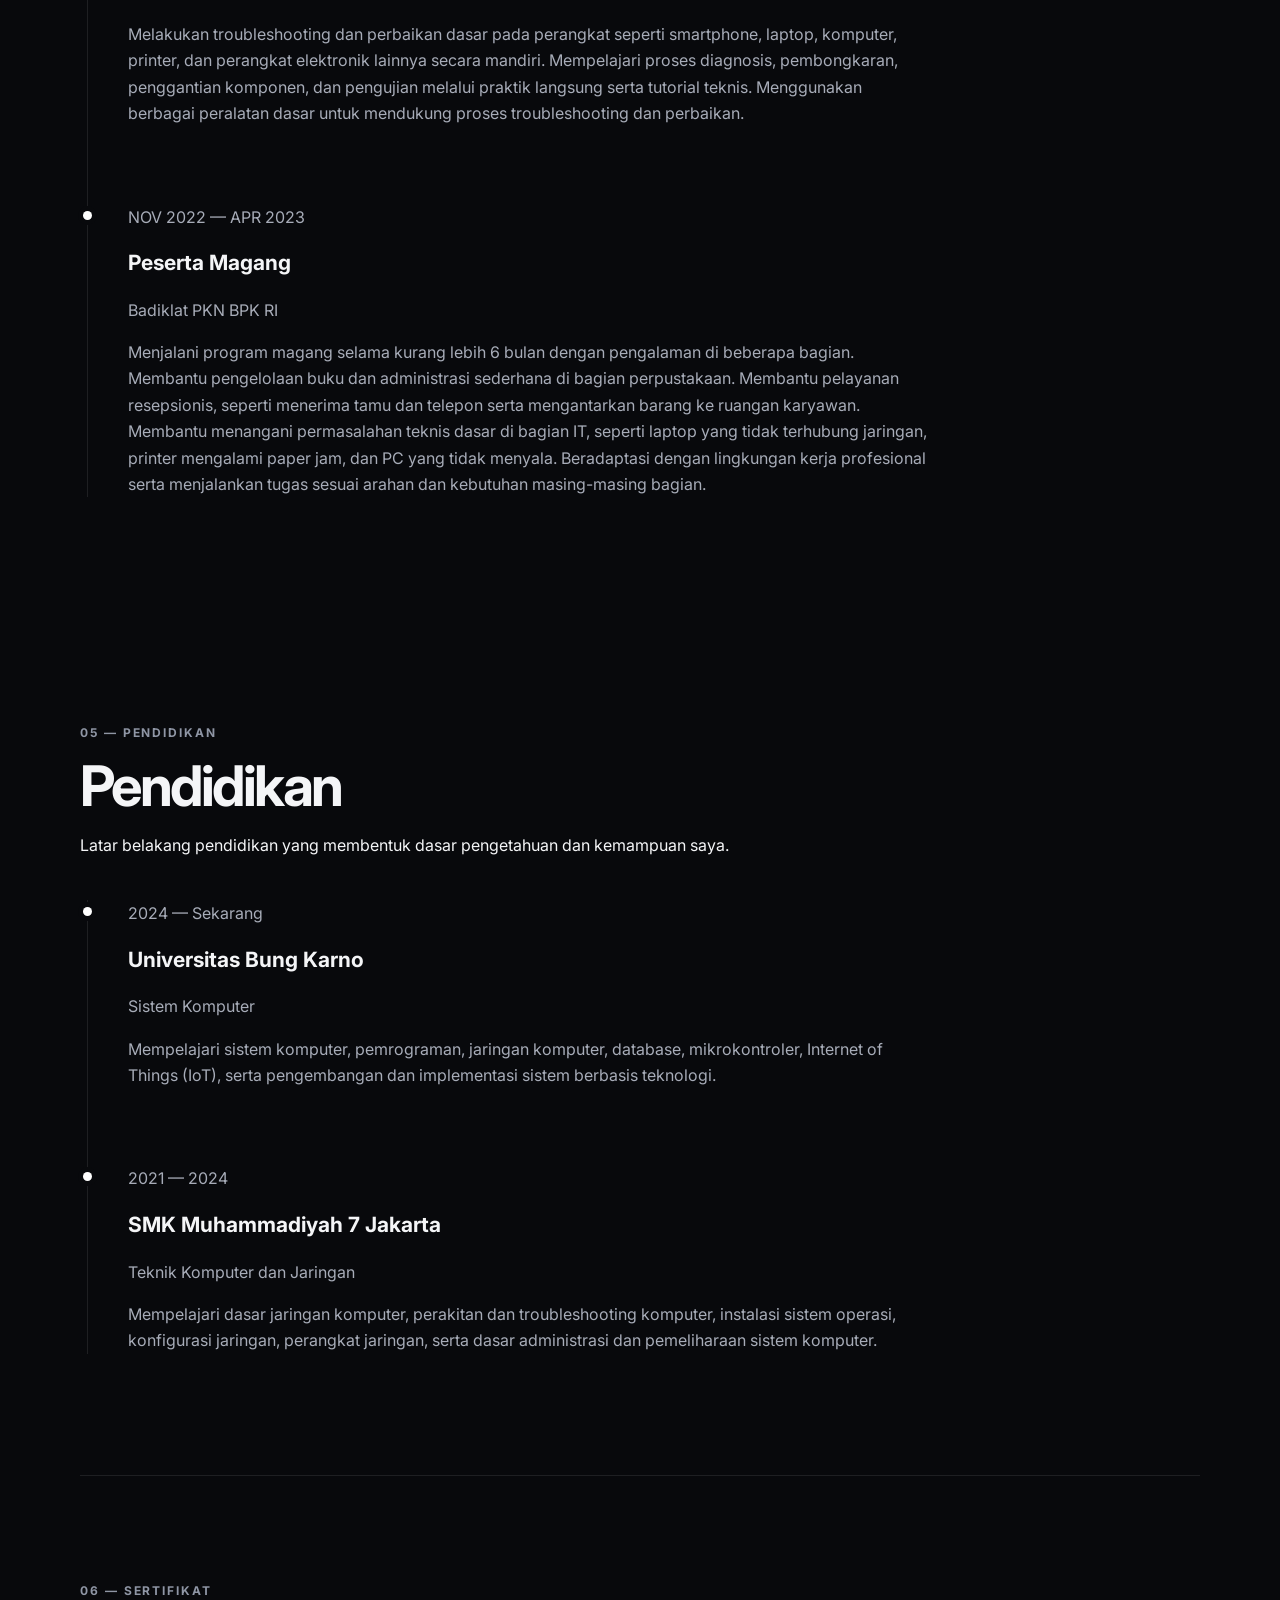
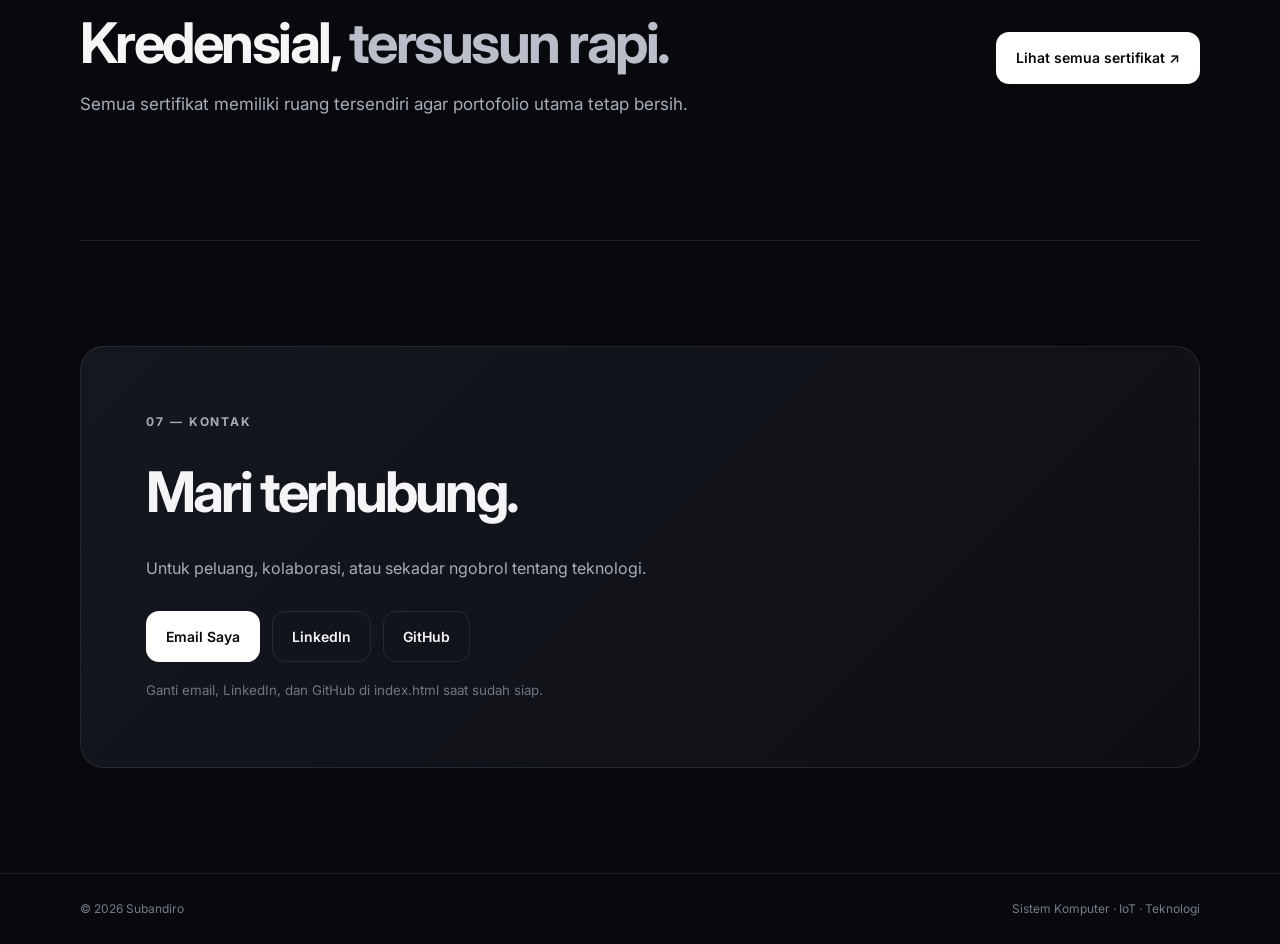
==== commit 3479c840: "Update index.html" ====
--- a/index.html
+++ b/index.html
@@ -36,7 +36,7 @@
     <section class="hero container">
       <div class="hero-copy">
         <h1 data-i18n="hero_title">Membangun, belajar,<br><span>memecahkan.</span></h1>
-        <p class="hero-text">Computer Systems Student | Technology Enthusiast | IoT, Programming & Hardware | Problem Solving | Entrepreneurial Mindset</p>
+        <p class="hero-text">Computer Systems Students | Technology Enthusiast | IoT, Programming & Hardware | Problem Solving | Entrepreneurial Mindset</p>
         <div class="hero-actions">
           <a class="btn primary" href="#projects"><span data-i18n="hero_projects">Lihat Proyek</span> <span>↗</span></a>
           <a class="btn ghost" href="#contact" data-i18n="hero_contact">Hubungi Saya</a>
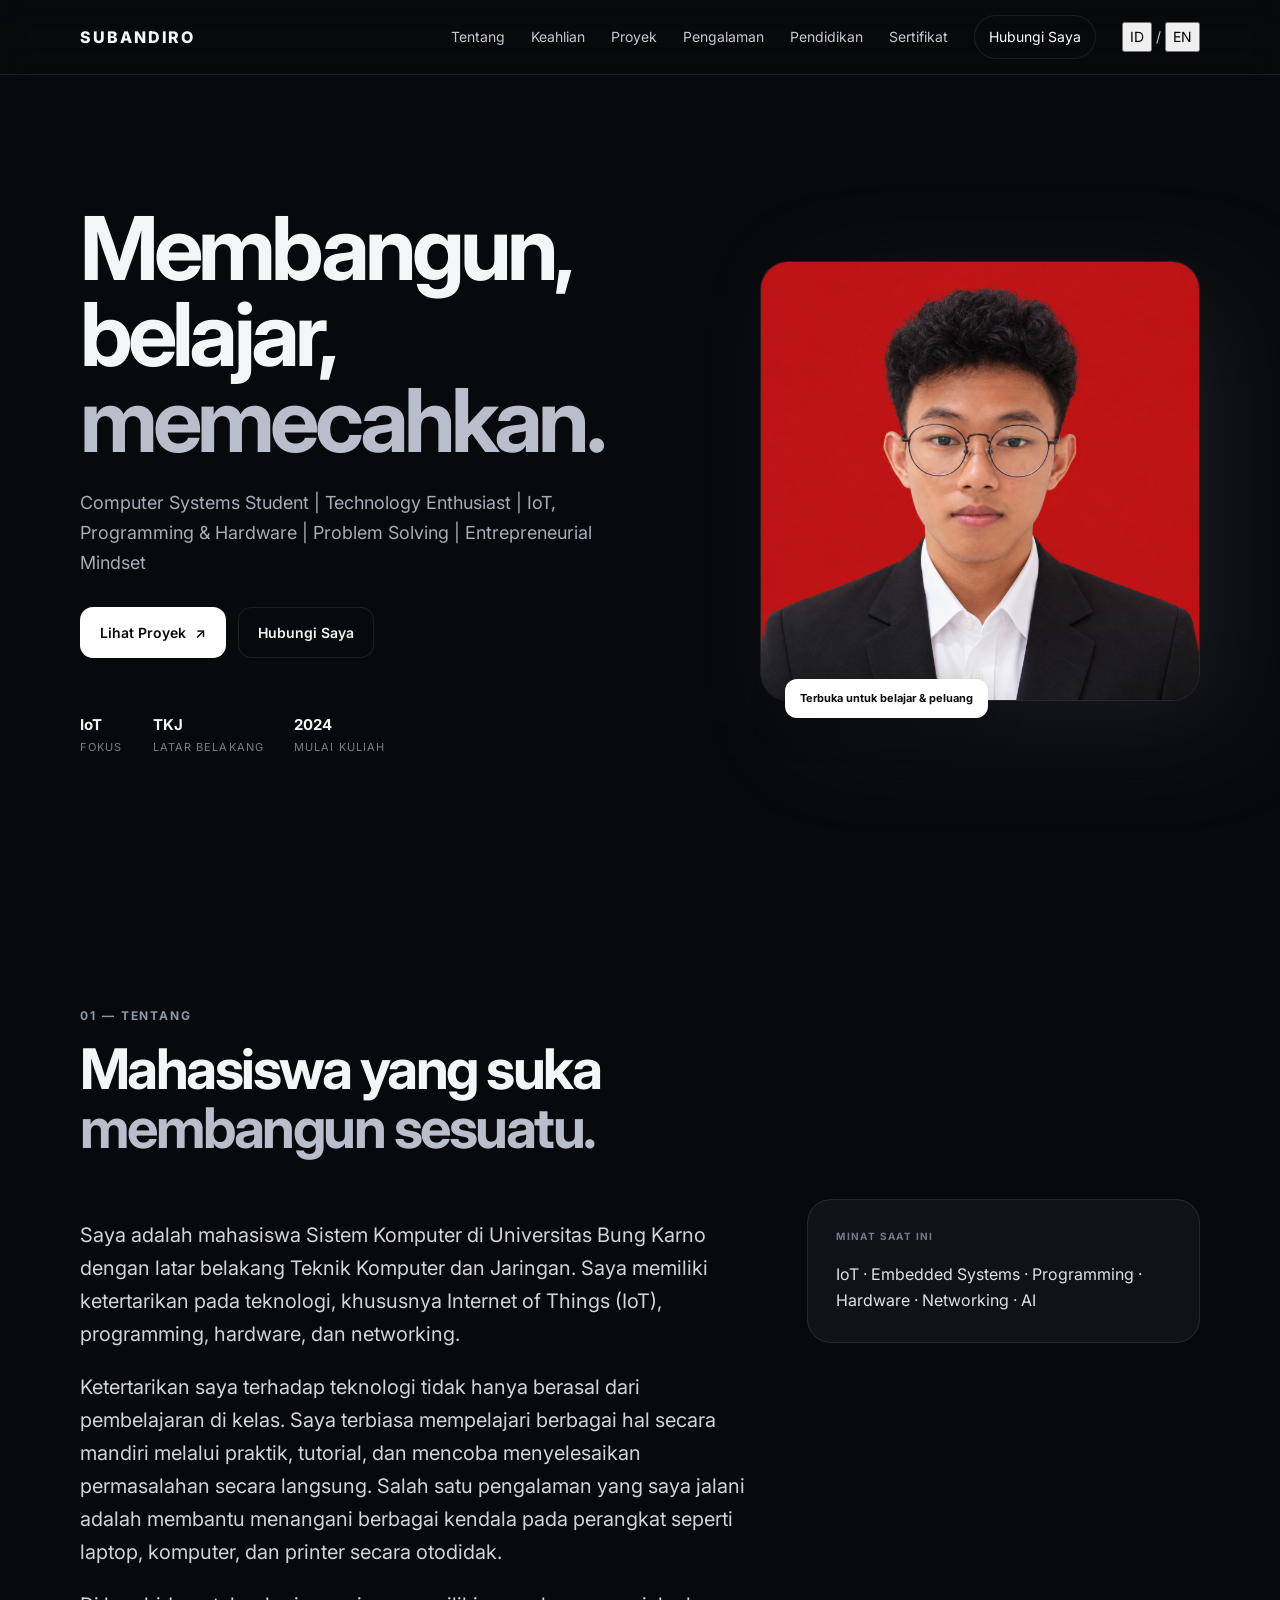
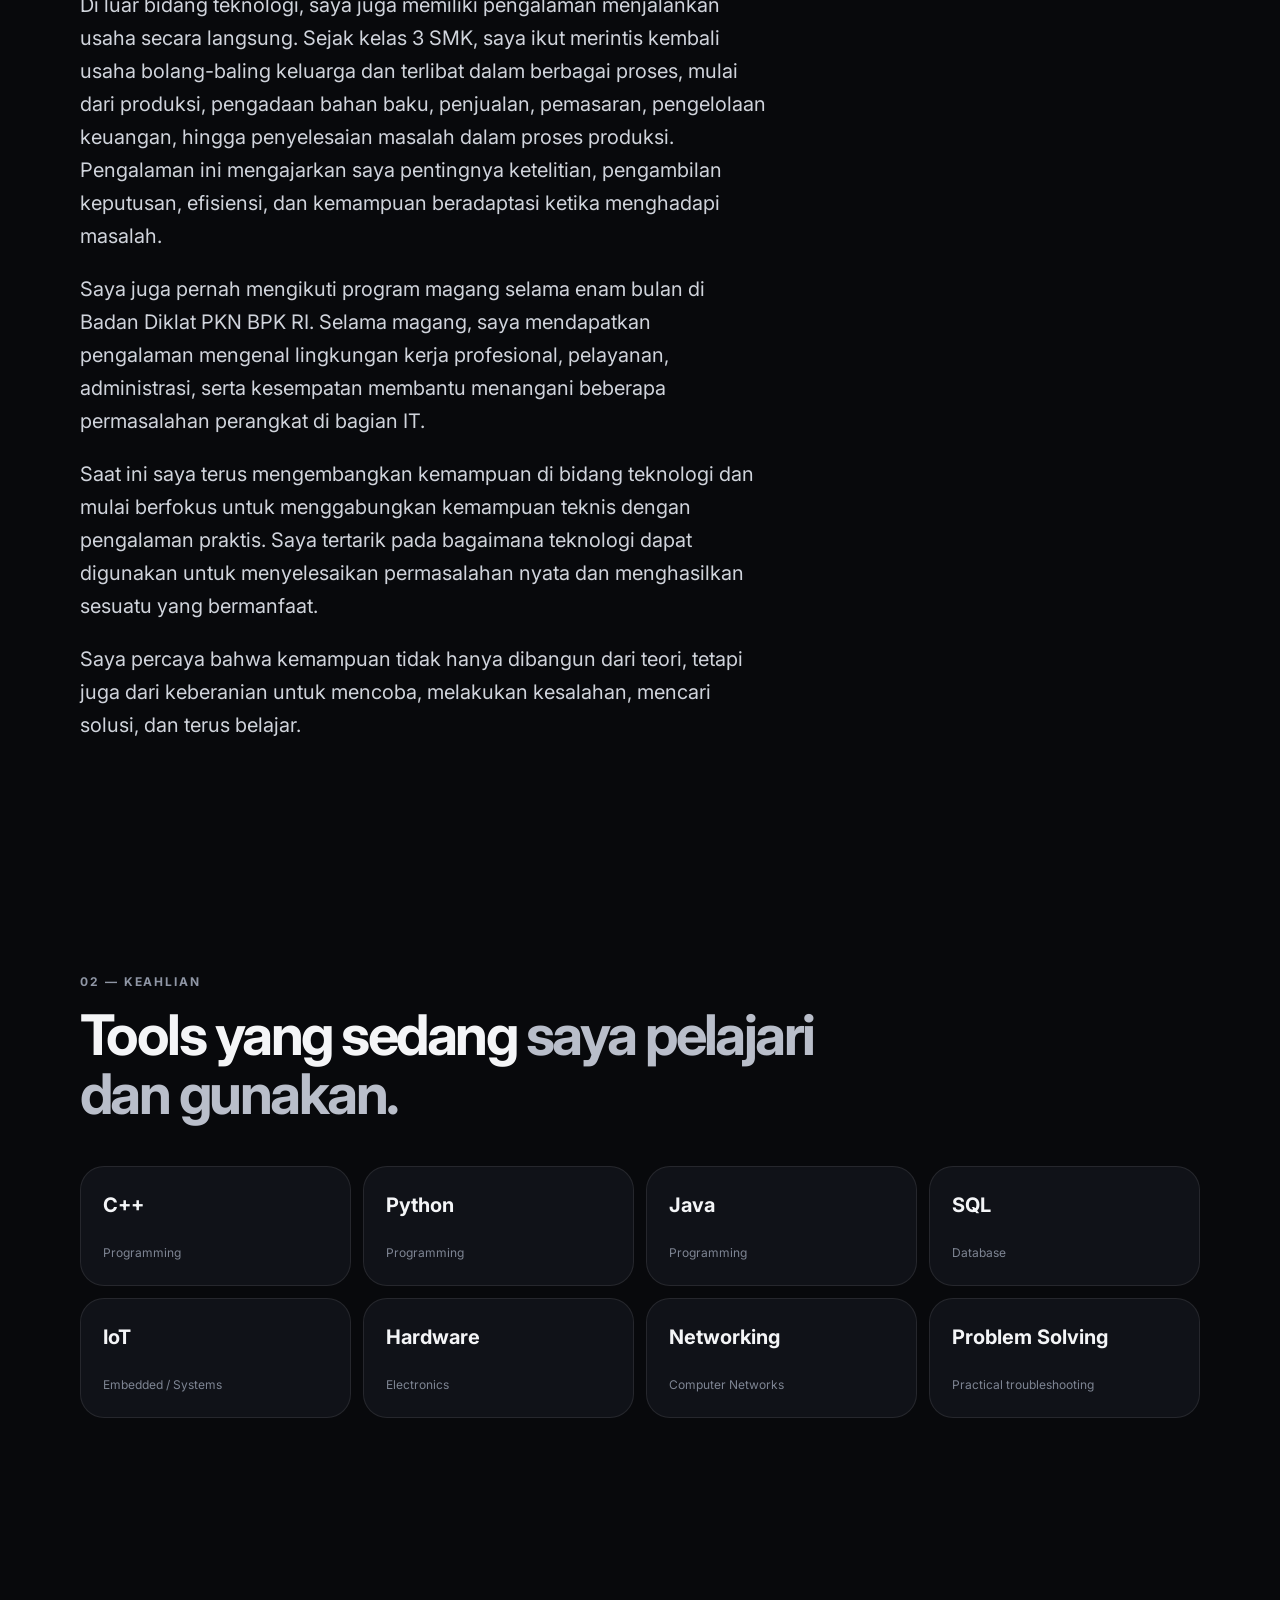
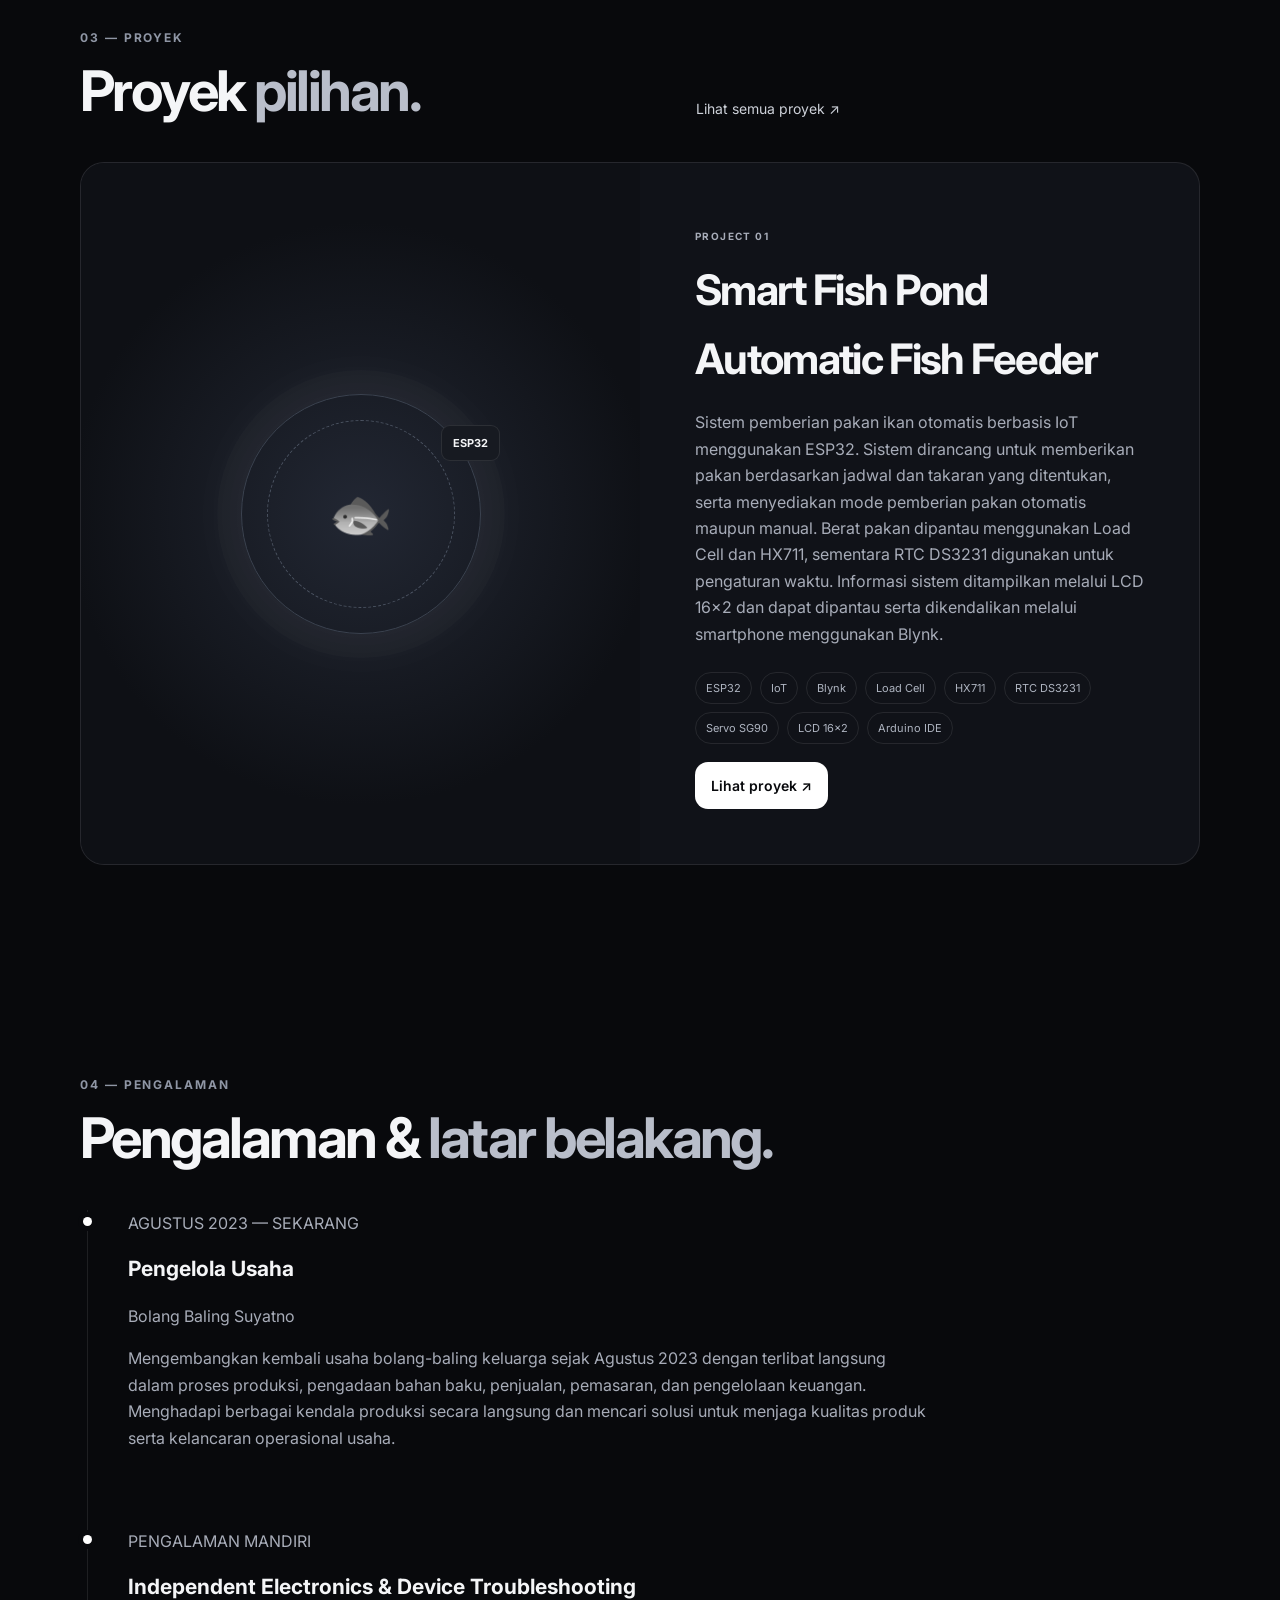
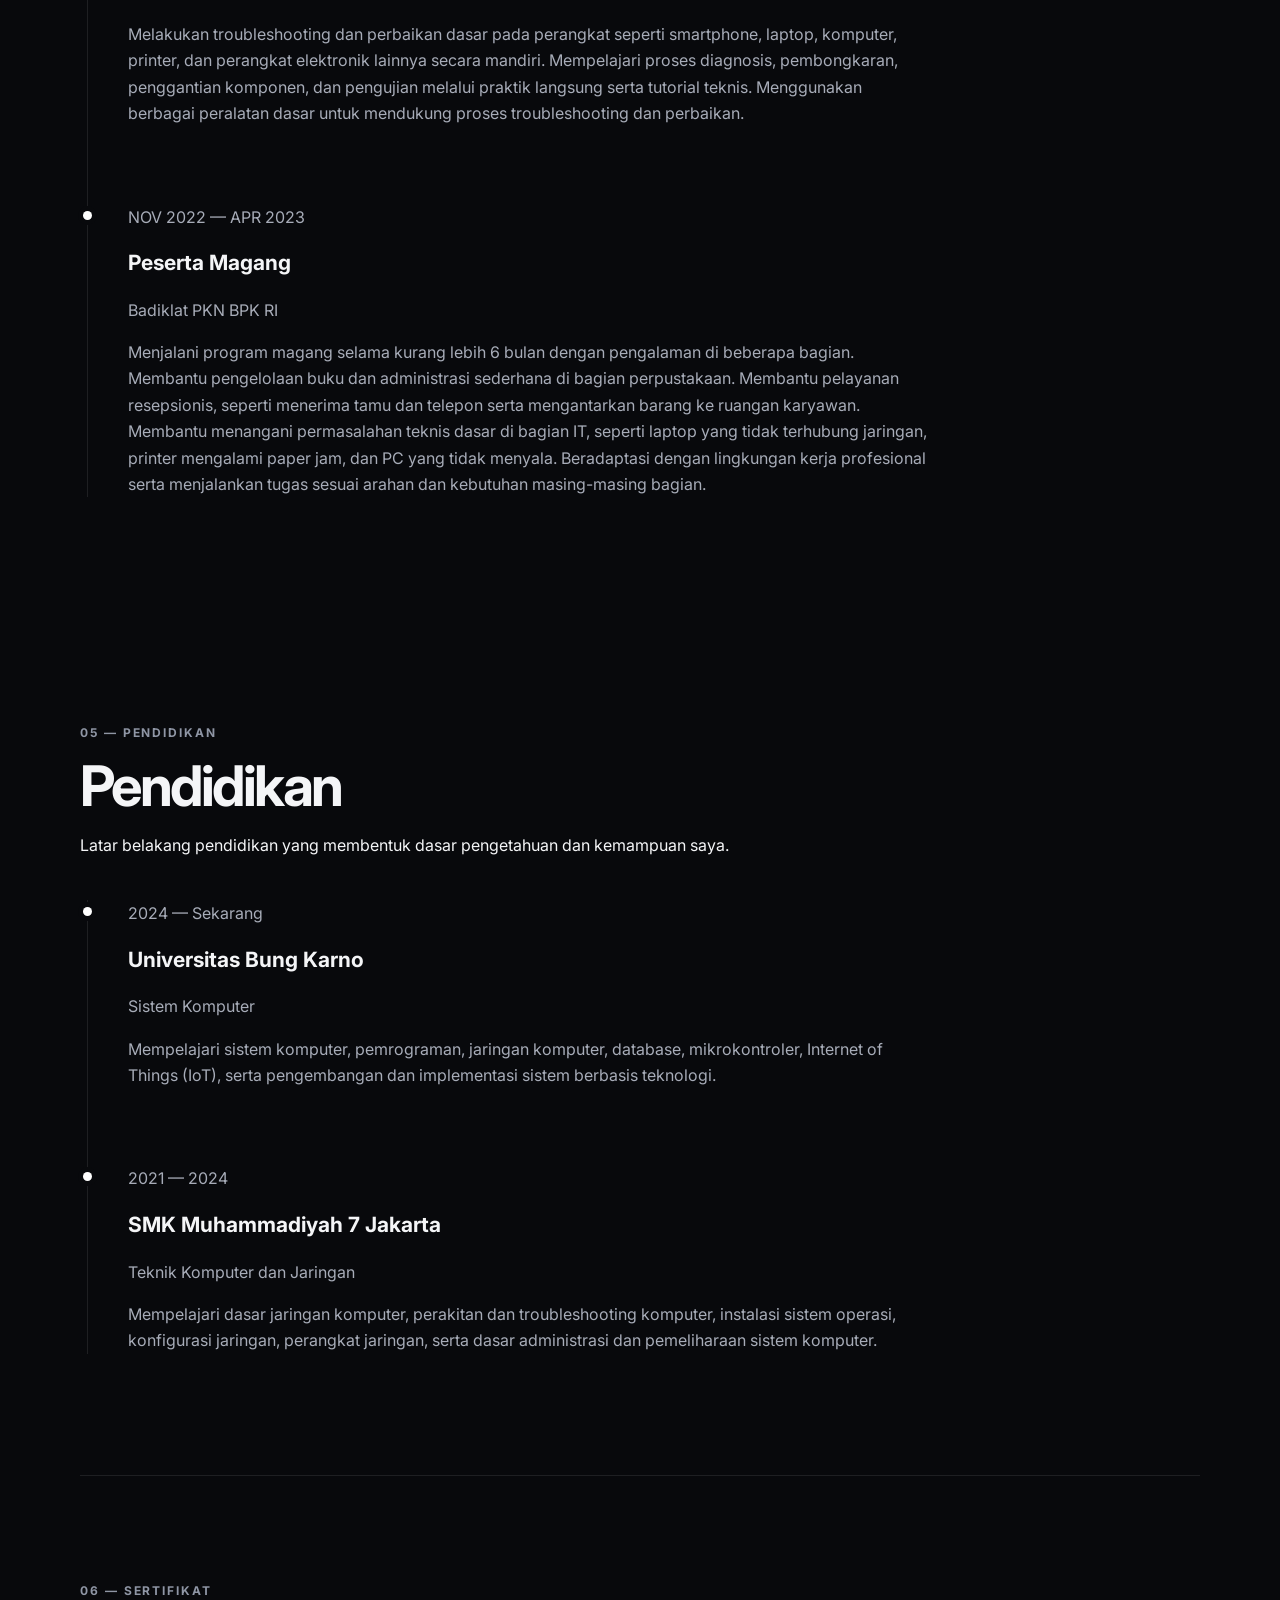
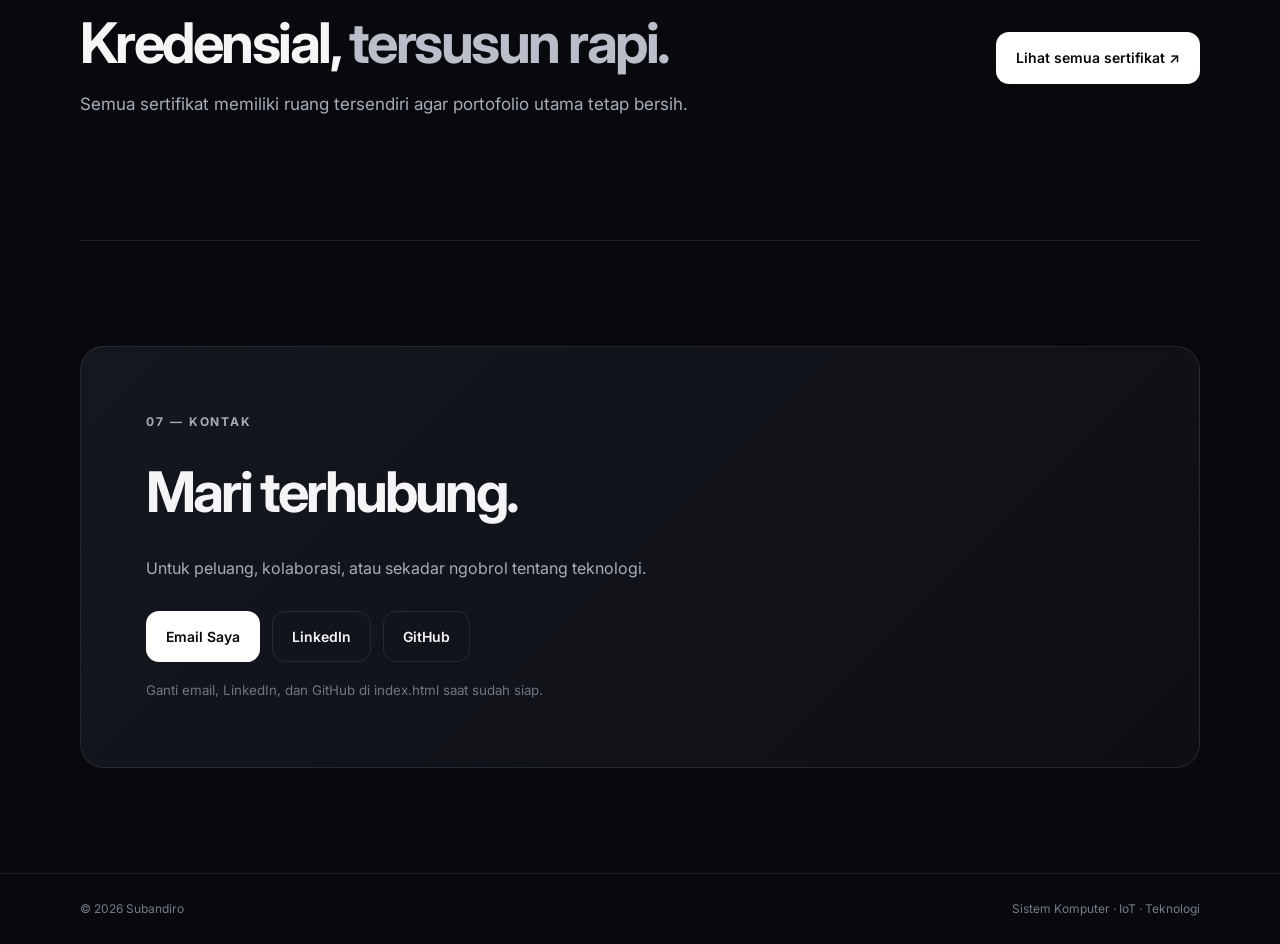
==== commit 3f22de6f: "Update index.html" ====
--- a/index.html
+++ b/index.html
@@ -36,7 +36,7 @@
     <section class="hero container">
       <div class="hero-copy">
         <h1 data-i18n="hero_title">Membangun, belajar,<br><span>memecahkan.</span></h1>
-        <p class="hero-text">Computer Systems Students | Technology Enthusiast | IoT, Programming & Hardware | Problem Solving | Entrepreneurial Mindset</p>
+        <p class="hero-text">Computer Systems Student | Technology Enthusiast | IoT, Programming & Hardware | Problem Solving | Entrepreneurial Mindset</p>
         <div class="hero-actions">
           <a class="btn primary" href="#projects"><span data-i18n="hero_projects">Lihat Proyek</span> <span>↗</span></a>
           <a class="btn ghost" href="#contact" data-i18n="hero_contact">Hubungi Saya</a>
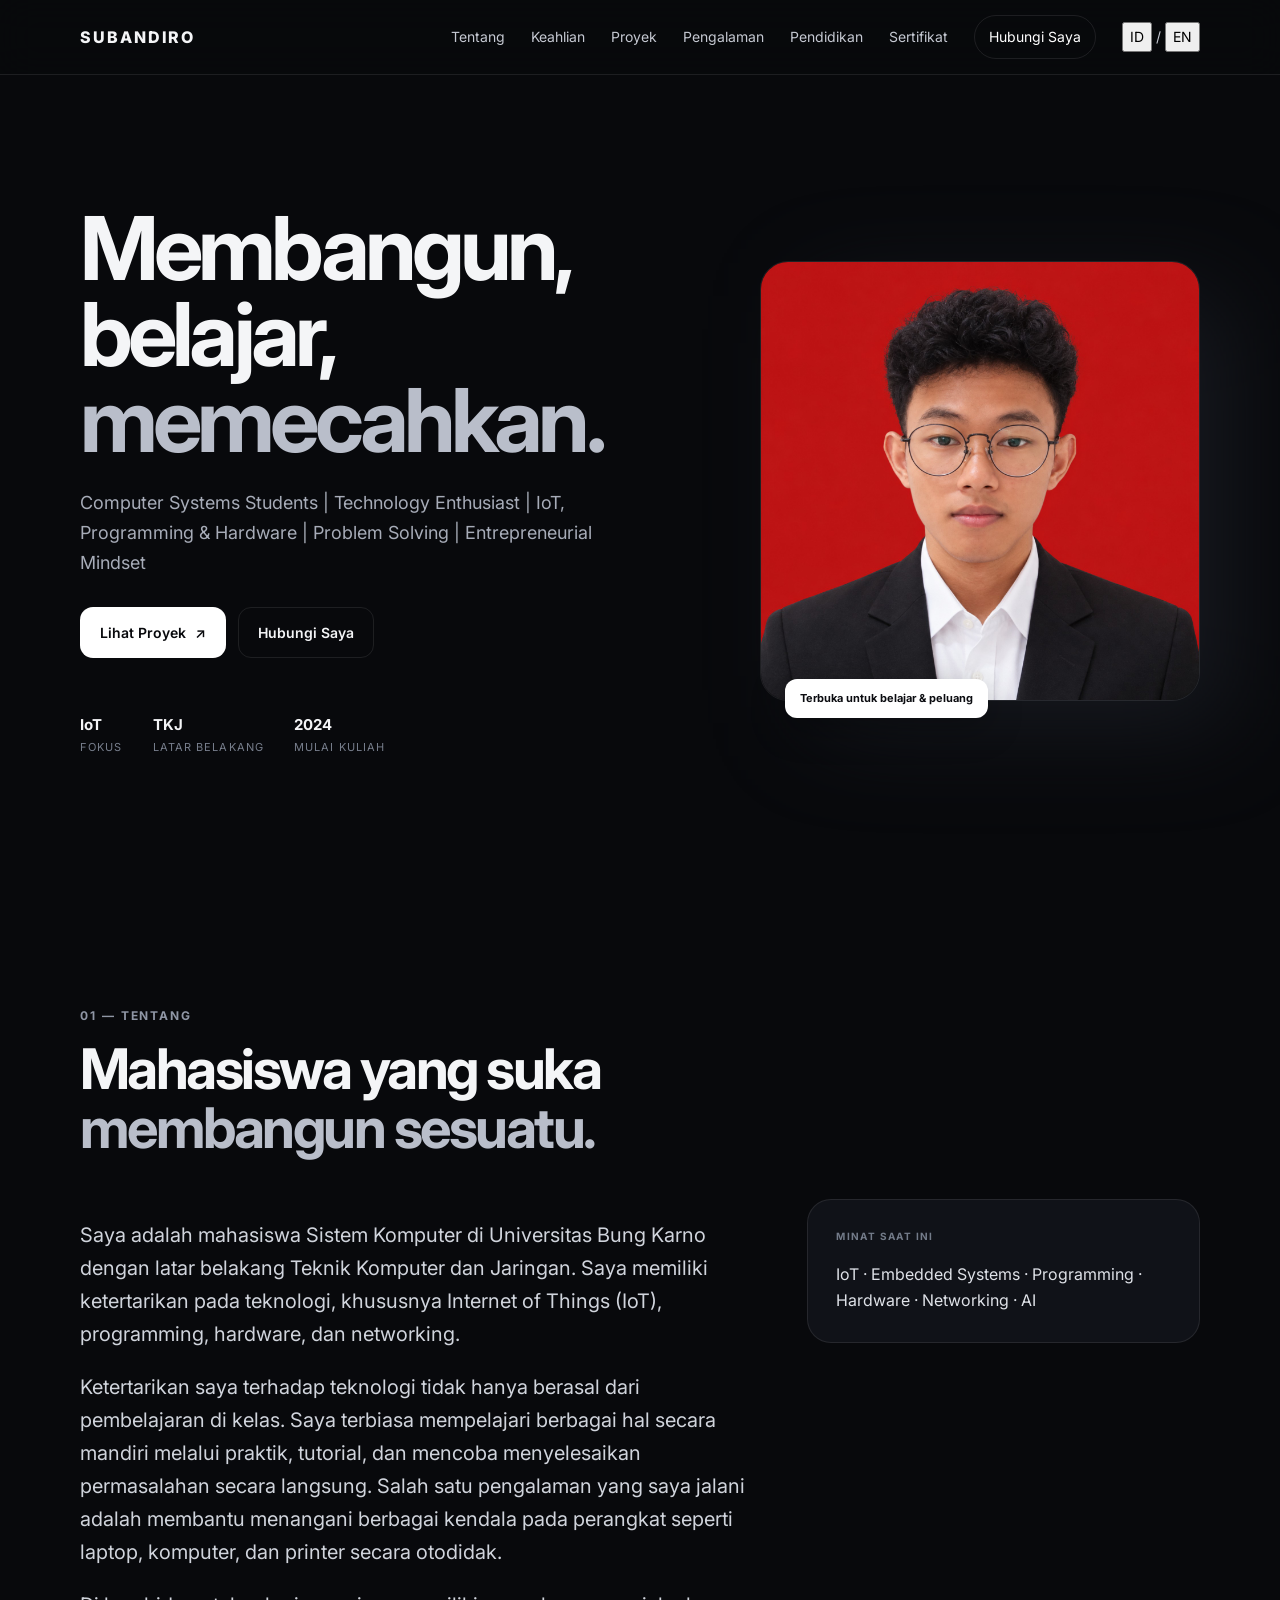
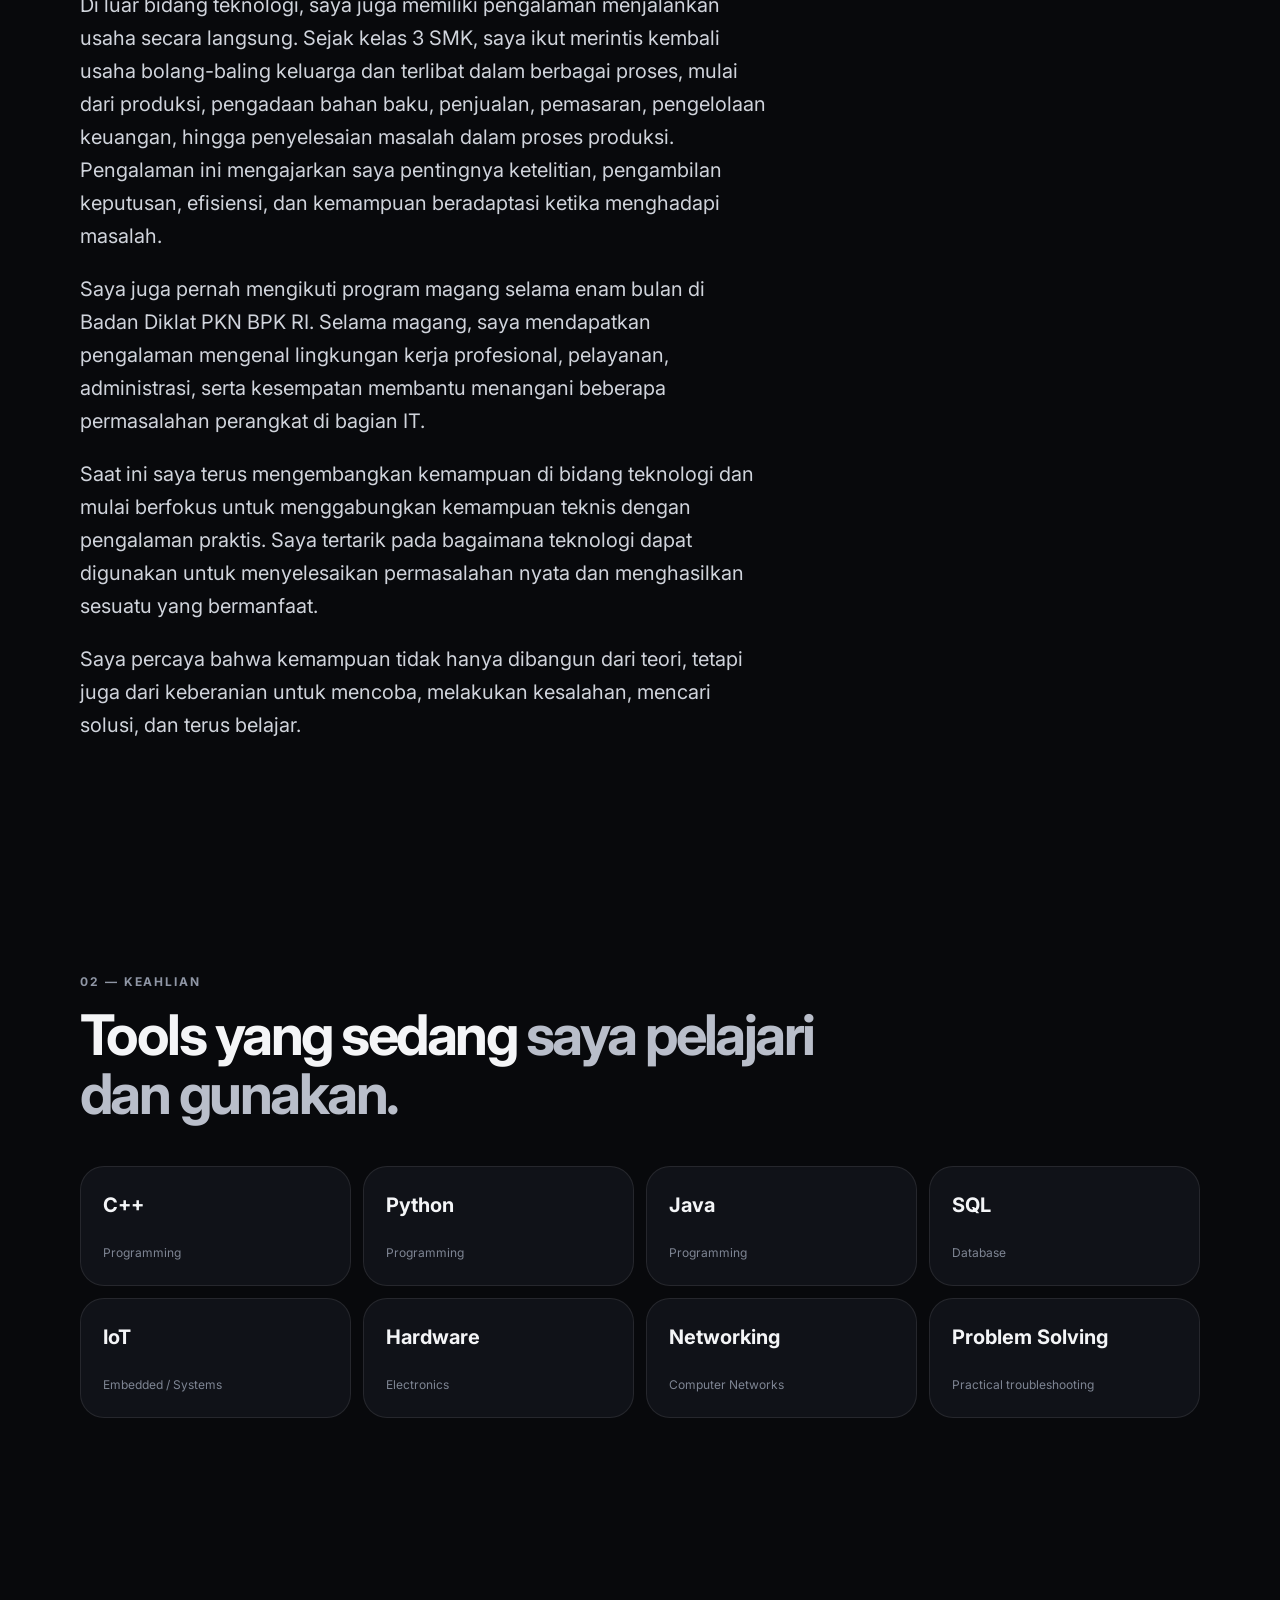
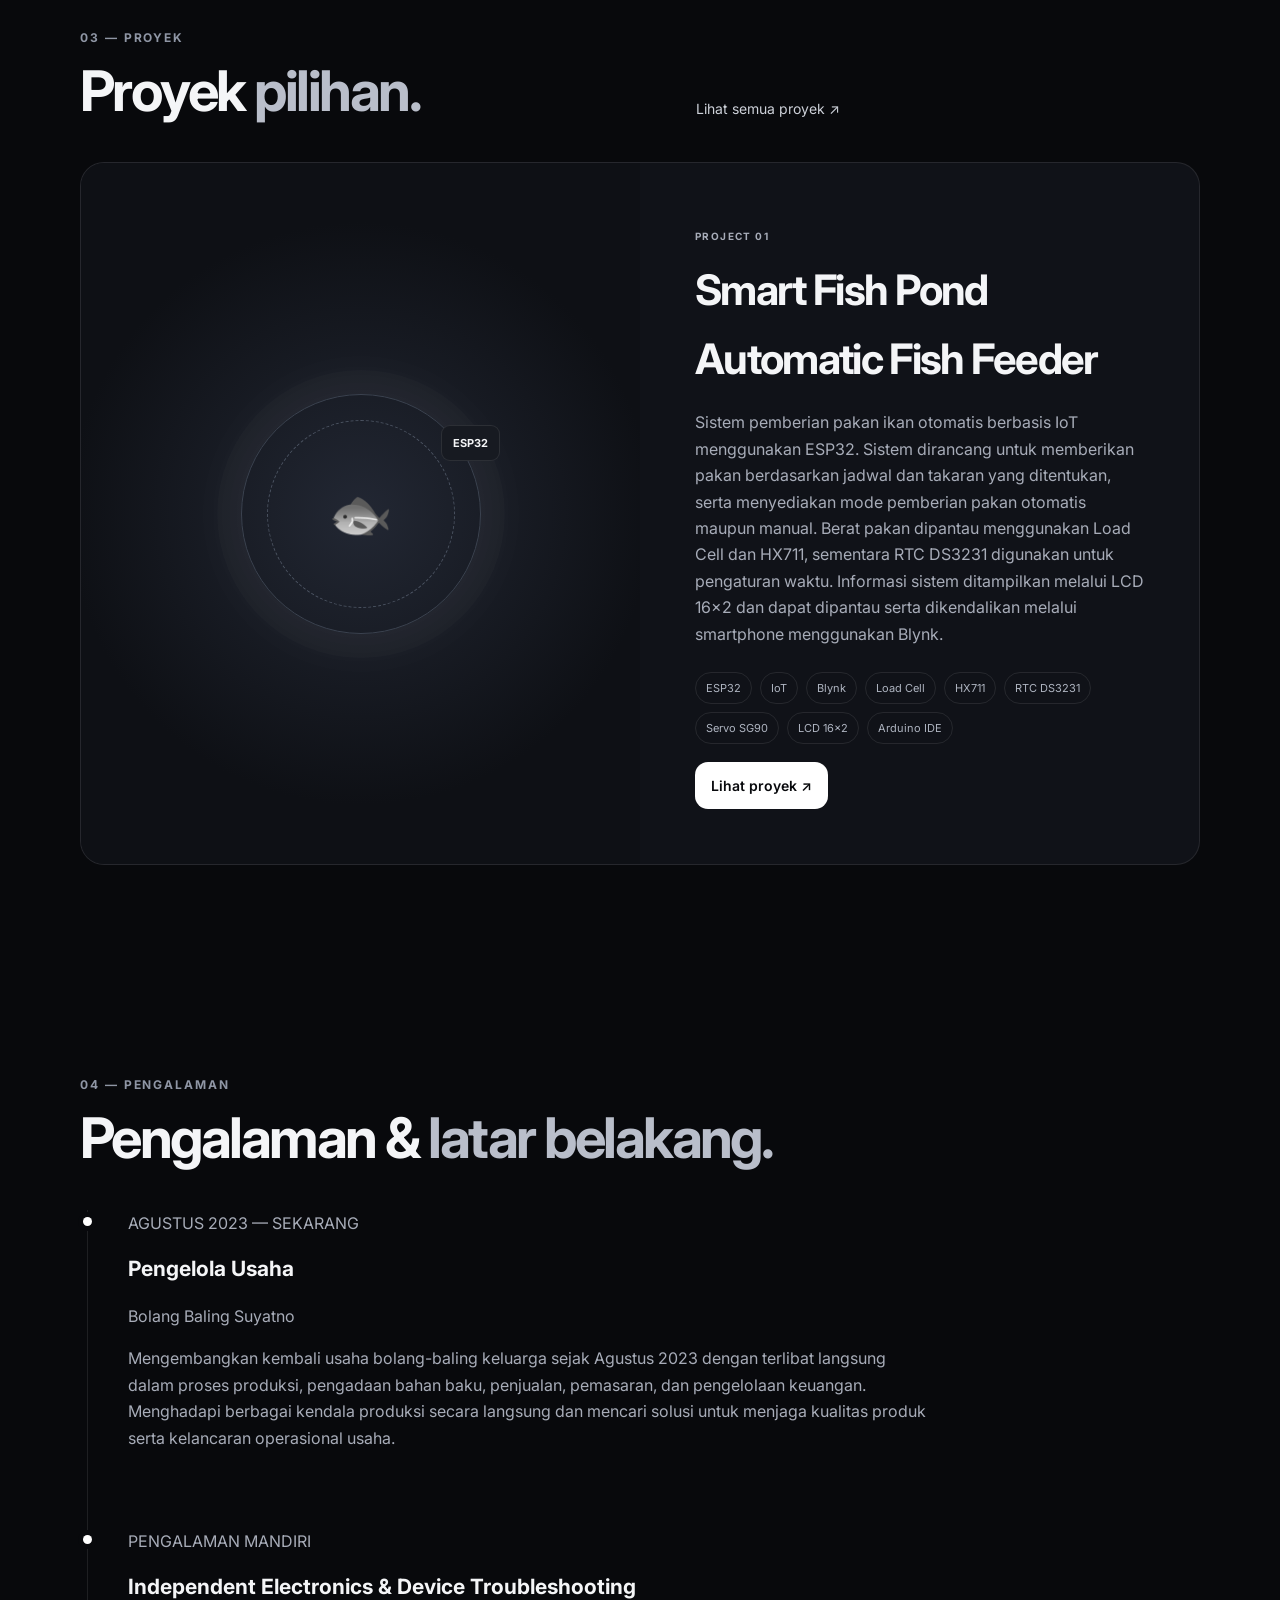
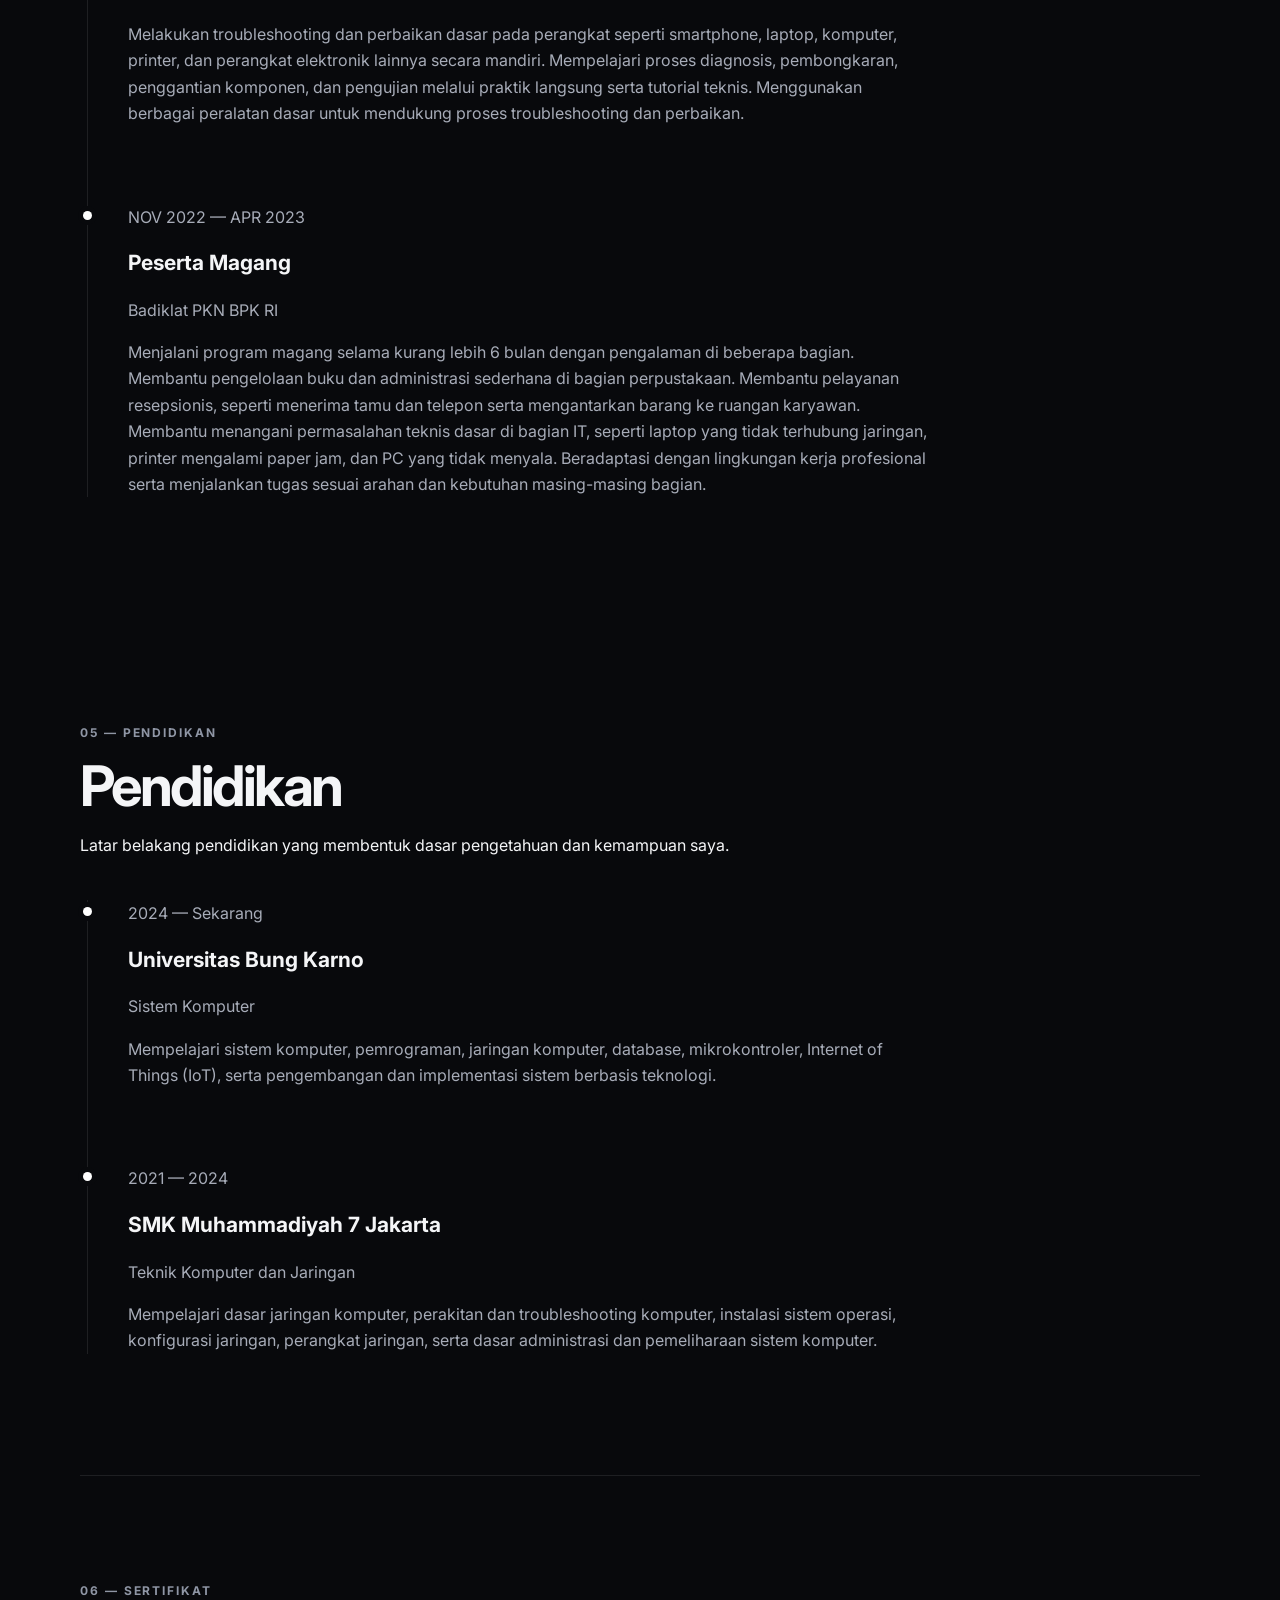
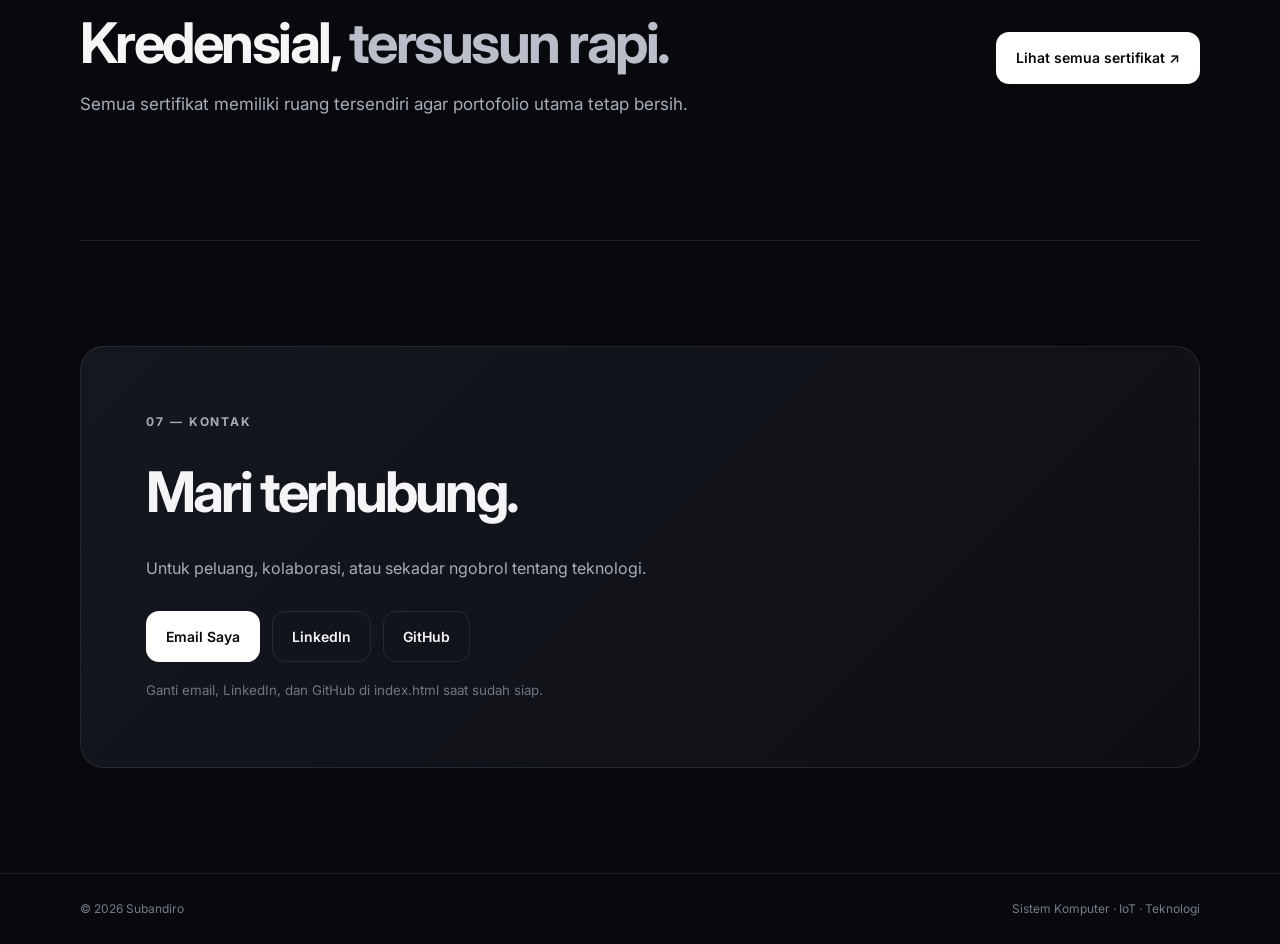
==== commit 9a3194dd: "Update portfolio website" ====
--- a/index.html
+++ b/index.html
@@ -36,7 +36,7 @@
     <section class="hero container">
       <div class="hero-copy">
         <h1 data-i18n="hero_title">Membangun, belajar,<br><span>memecahkan.</span></h1>
-        <p class="hero-text">Computer Systems Student | Technology Enthusiast | IoT, Programming & Hardware | Problem Solving | Entrepreneurial Mindset</p>
+        <p class="hero-text">Computer Systems Students | Technology Enthusiast | IoT, Programming & Hardware | Problem Solving | Entrepreneurial Mindset</p>
         <div class="hero-actions">
           <a class="btn primary" href="#projects"><span data-i18n="hero_projects">Lihat Proyek</span> <span>↗</span></a>
           <a class="btn ghost" href="#contact" data-i18n="hero_contact">Hubungi Saya</a>
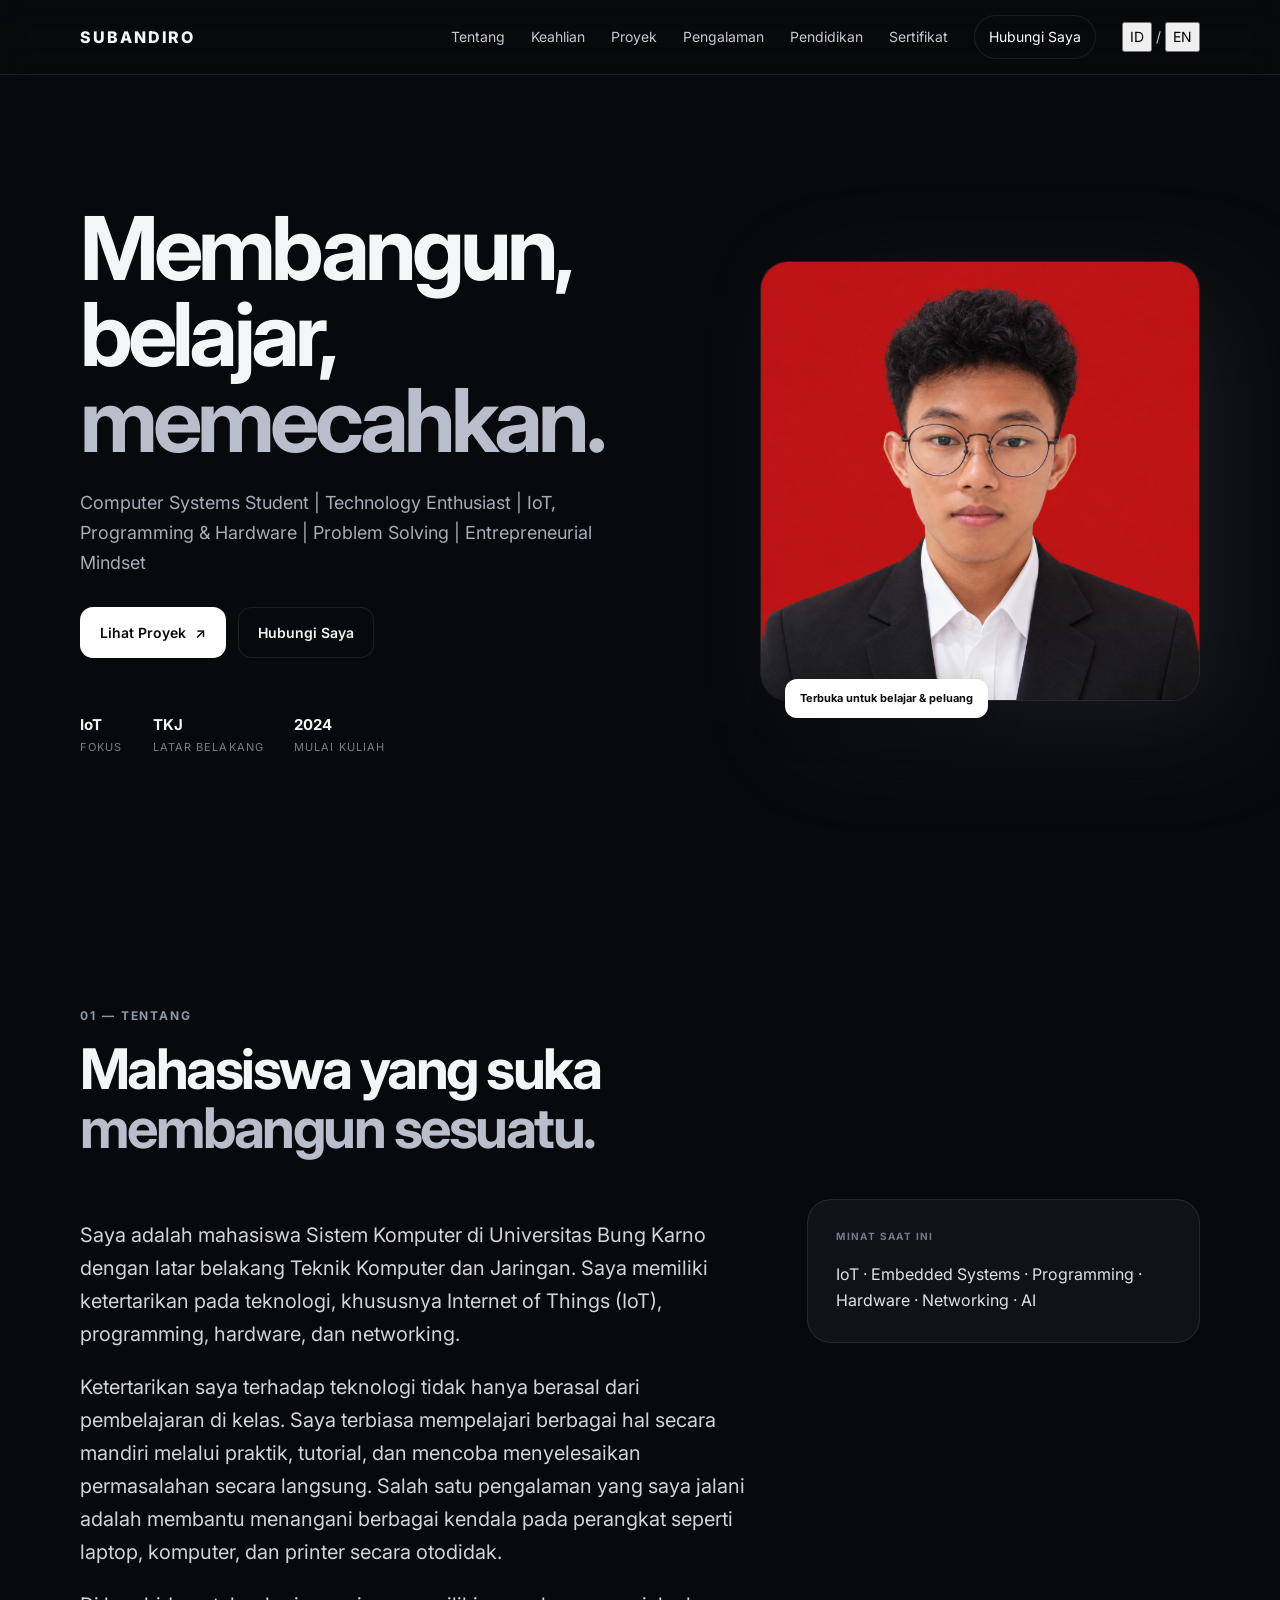
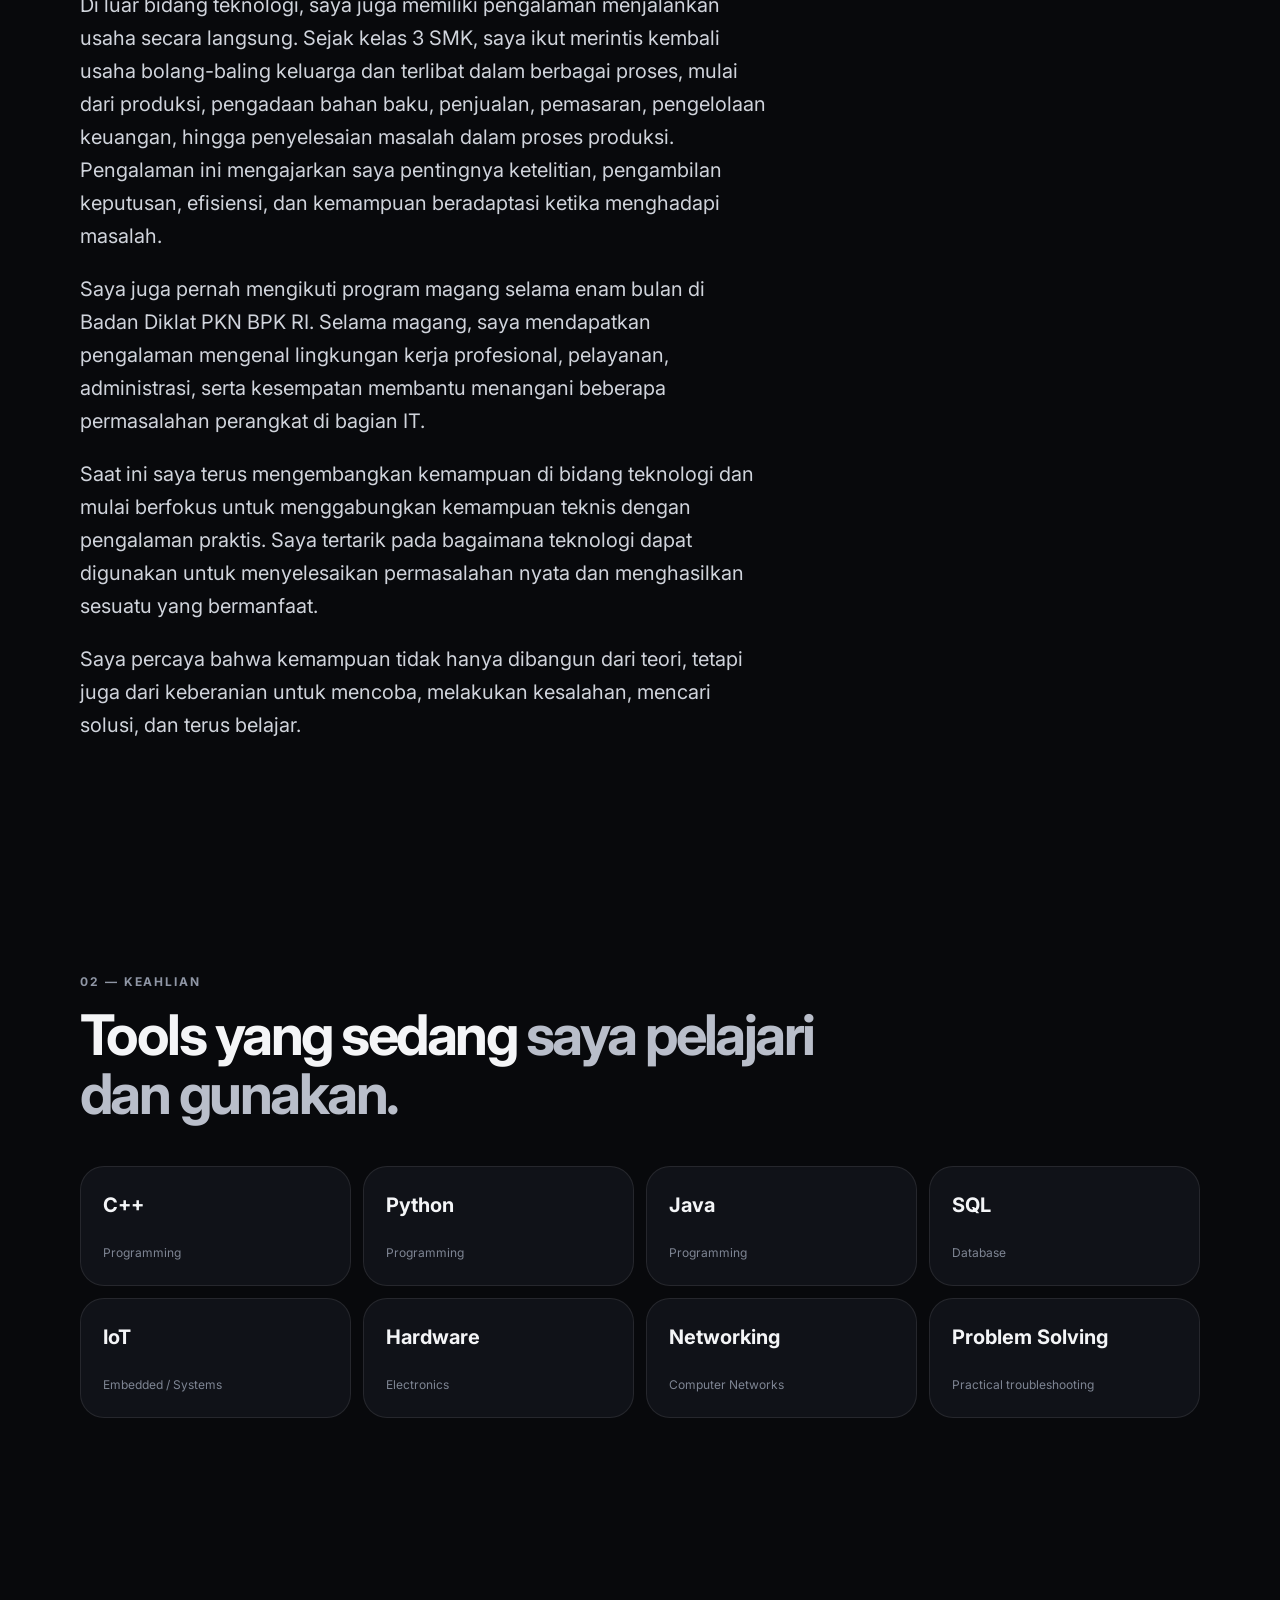
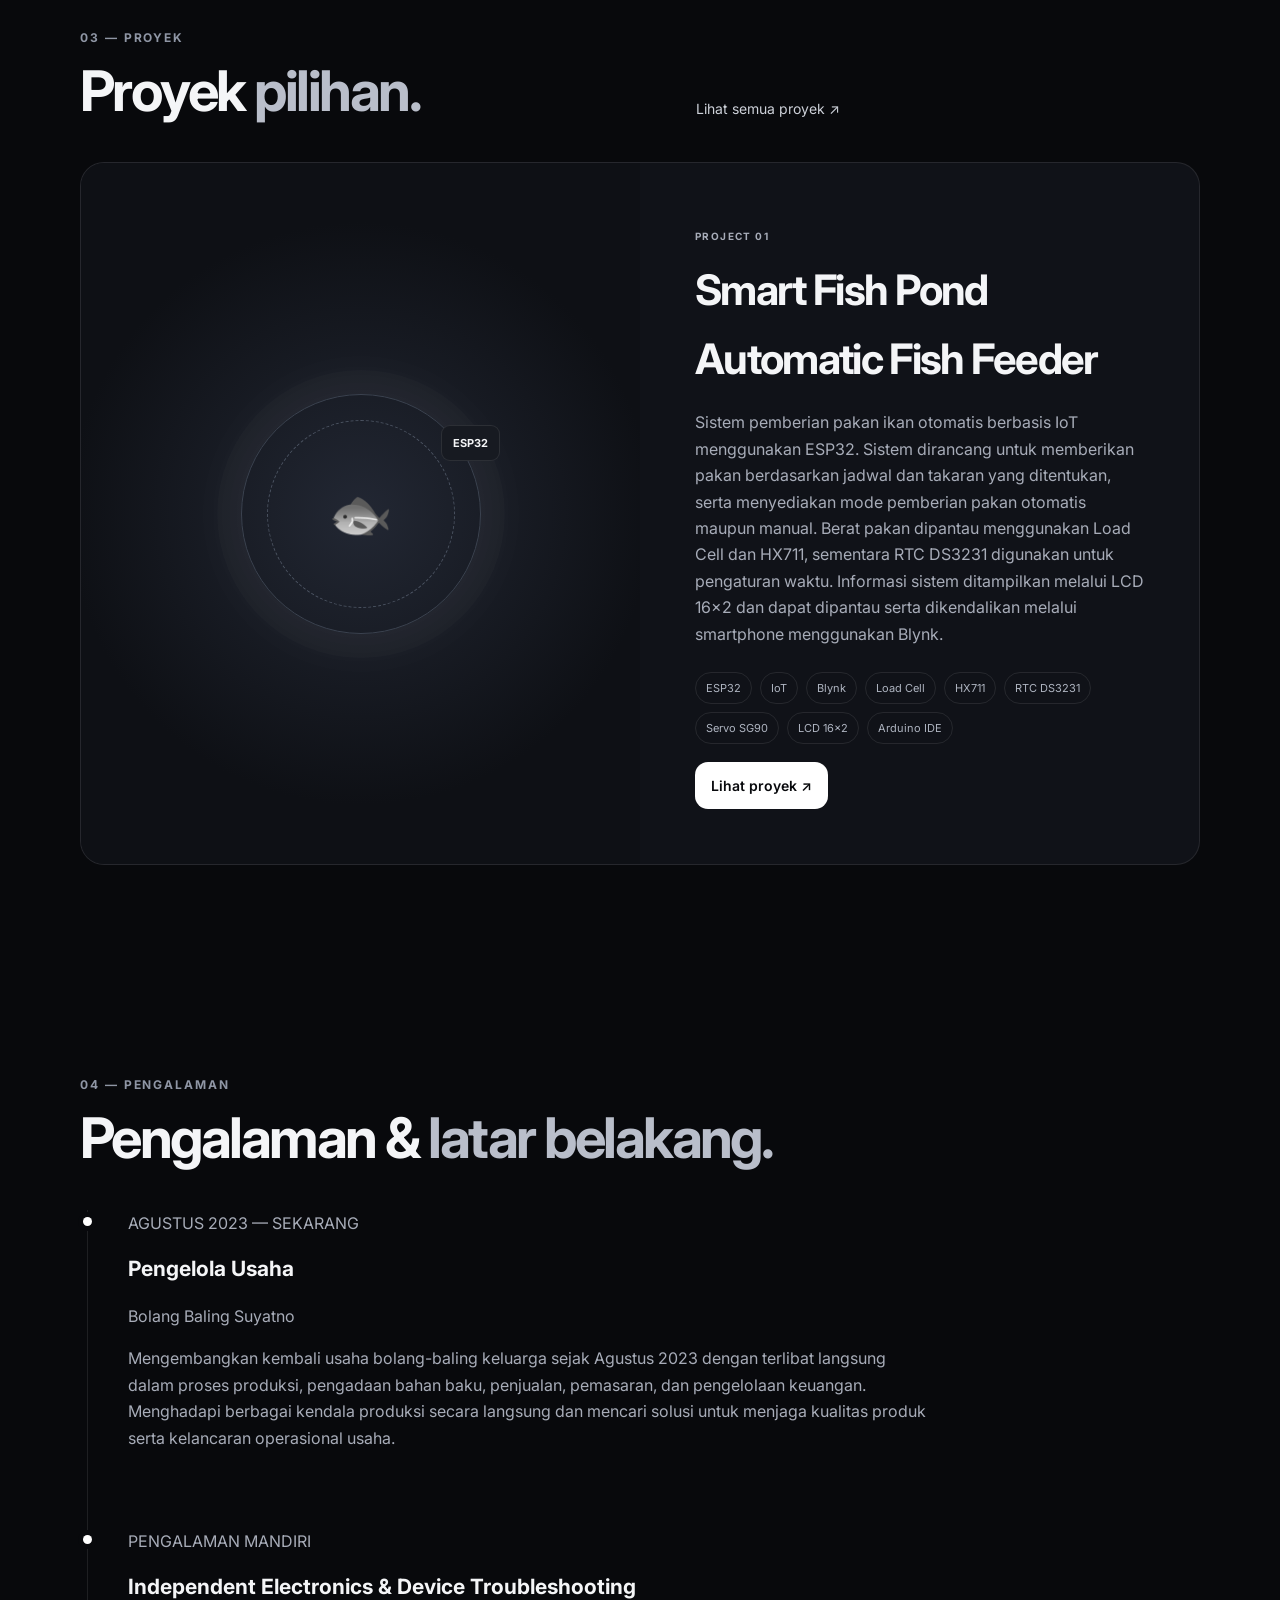
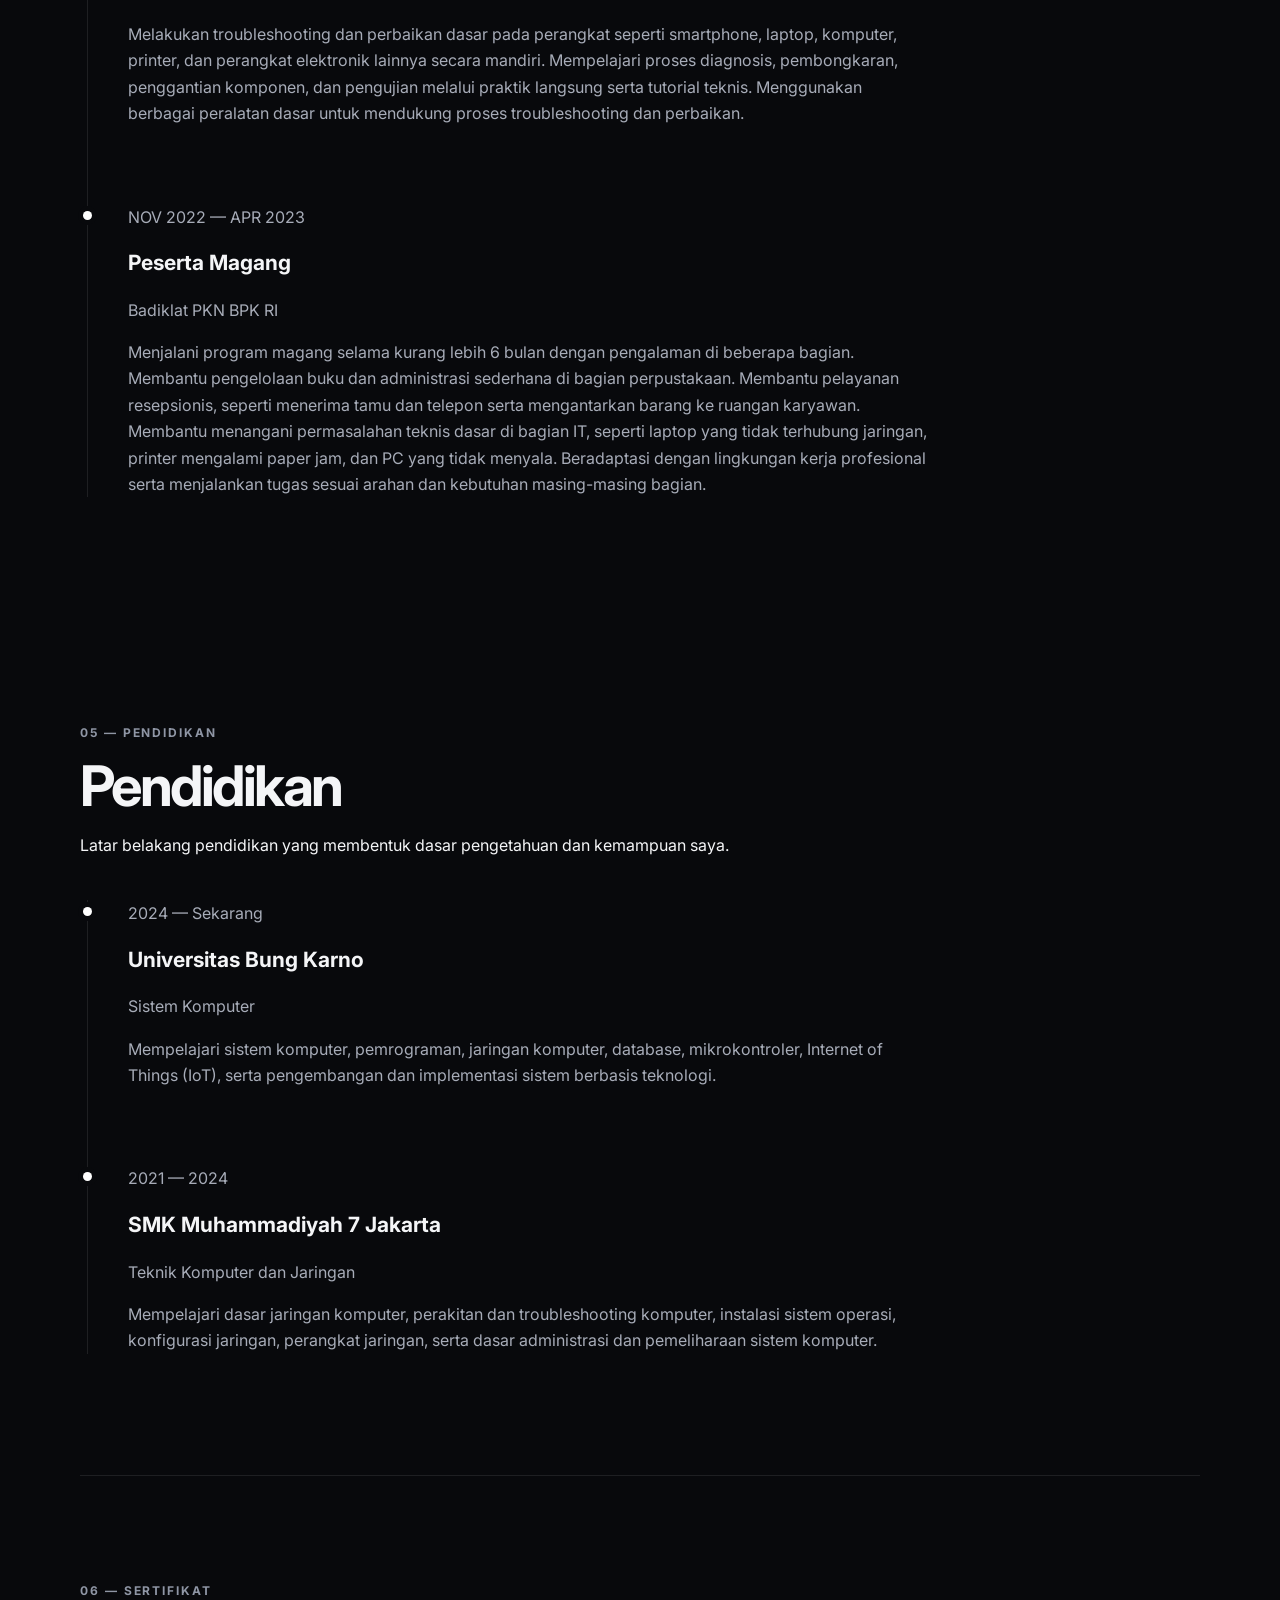
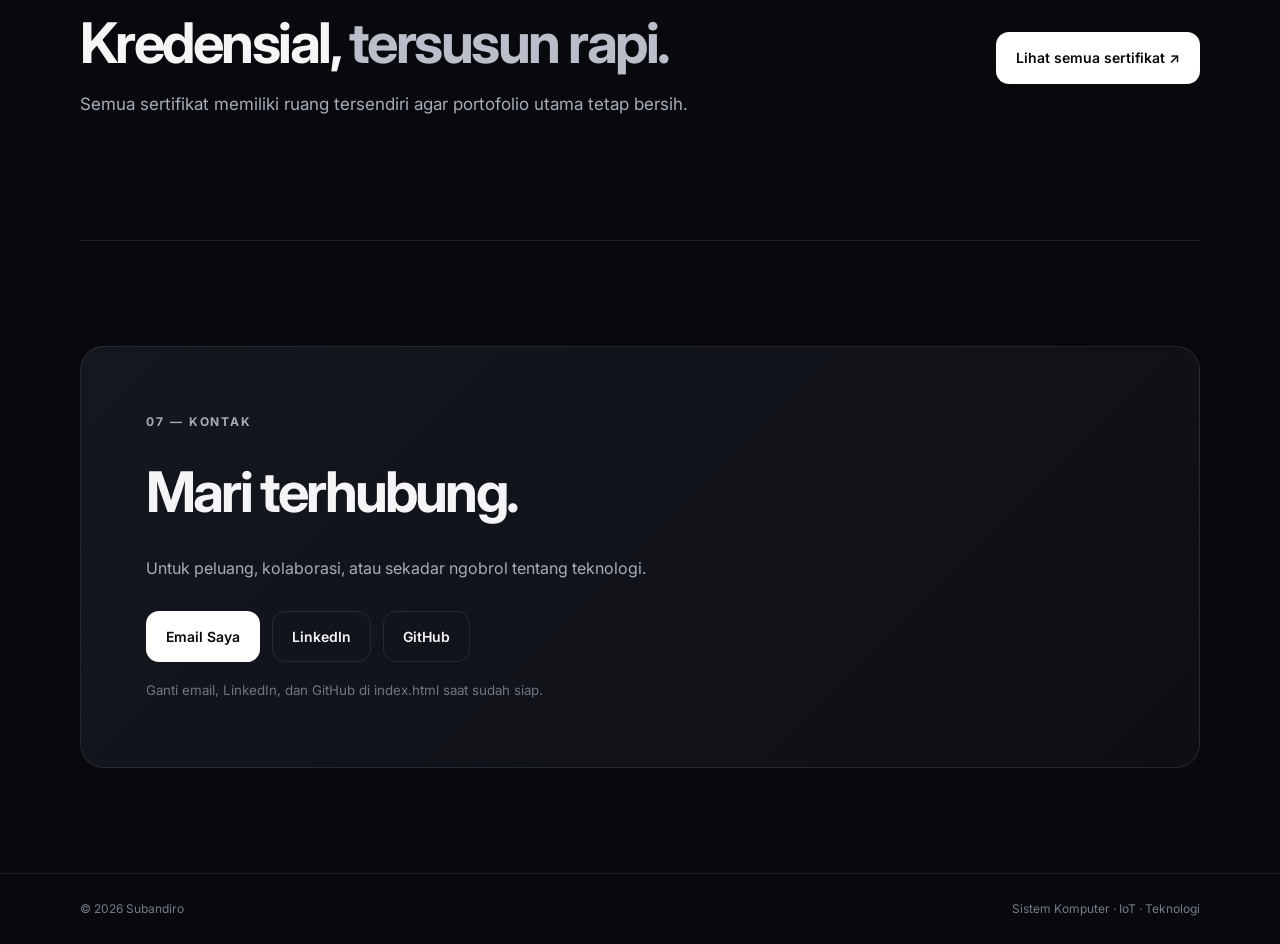
==== commit 4233aa2d: "Update portfolio and certificates" ====
--- a/index.html
+++ b/index.html
@@ -36,7 +36,7 @@
     <section class="hero container">
       <div class="hero-copy">
         <h1 data-i18n="hero_title">Membangun, belajar,<br><span>memecahkan.</span></h1>
-        <p class="hero-text">Computer Systems Students | Technology Enthusiast | IoT, Programming & Hardware | Problem Solving | Entrepreneurial Mindset</p>
+        <p class="hero-text">Computer Systems Student | Technology Enthusiast | IoT, Programming & Hardware | Problem Solving | Entrepreneurial Mindset</p>
         <div class="hero-actions">
           <a class="btn primary" href="#projects"><span data-i18n="hero_projects">Lihat Proyek</span> <span>↗</span></a>
           <a class="btn ghost" href="#contact" data-i18n="hero_contact">Hubungi Saya</a>
--- a/style.css
+++ b/style.css
@@ -27,7 +27,97 @@
 .contact-box{padding:65px;border:1px solid var(--line);border-radius:var(--radius);background:linear-gradient(135deg,#14171e,#0d0f14)}.contact h2{font-size:56px;letter-spacing:-.05em;margin:0}.contact p{color:var(--muted)}.edit-note{display:block;color:#6f7683;margin-top:18px}
 .footer{border-top:1px solid var(--line);padding:25px 0;color:#747b88;font-size:12px}.footer-inner{display:flex;justify-content:space-between;gap:20px}
 .subpage{padding-top:80px;padding-bottom:100px;min-height:calc(100vh - 74px)}.subpage-top{margin-bottom:50px}.subpage-top h1{margin-top:10px}.subpage-intro{max-width:650px;color:var(--muted);font-size:17px}.detail-card{overflow:hidden}.detail-hero{min-height:390px;display:grid;place-items:center;background:radial-gradient(circle,#202530,#0e1015 65%)}.detail-content{padding:50px}.detail-columns{display:grid;grid-template-columns:1fr 1fr;gap:45px;margin-top:35px}.detail-columns h3{font-size:14px;text-transform:uppercase;letter-spacing:.1em}.detail-columns li{color:var(--muted);margin:8px 0}.status-note{border-top:1px solid var(--line);margin-top:35px;padding-top:20px;color:#b7bdc8;font-size:13px}.empty-project{padding:55px;margin-top:18px}.empty-project>span{font-size:12px;color:#6e7582}.empty-project h2{margin:10px 0 5px}.empty-project p{color:var(--muted)}
-.filter-row{display:flex;gap:8px;flex-wrap:wrap;margin-bottom:25px}.filter{cursor:pointer}.filter.active,.filter:hover{background:#fff;color:#0b0c10}.certificate-grid{display:grid;grid-template-columns:repeat(3,1fr);gap:16px}.certificate-card{overflow:hidden}.certificate-placeholder{height:220px;display:grid;place-items:center;background:linear-gradient(145deg,#171a21,#0d0f13);border-bottom:1px solid var(--line)}.certificate-placeholder span{width:70px;height:70px;border:1px solid #4b5260;border-radius:18px;display:grid;place-items:center;font-size:25px;font-weight:800;color:#8d95a4}.certificate-body{padding:23px}.certificate-body h3{font-size:18px;line-height:1.25;margin:5px 0}.certificate-body p{font-size:13px;color:var(--muted)}.view-cert{border:0;background:none;color:#fff;padding:0;margin-top:13px;font-weight:600;font-size:12px;cursor:pointer}.certificate-upload-note{margin-top:30px;border:1px dashed #343a46;padding:18px;border-radius:14px;color:#8d94a2;font-size:13px}
+
+
+/* CERTIFICATE GRID */
+.filter-row {
+  display: flex;
+  gap: 8px;
+  flex-wrap: wrap;
+  margin-bottom: 25px;
+}
+
+.certificate-grid {
+  display: grid;
+  grid-template-columns: repeat(3, minmax(0, 1fr));
+  gap: 20px;
+  align-items: stretch;
+}
+
+.certificate-card {
+  min-width: 0;
+  overflow: hidden;
+  display: flex;
+  flex-direction: column;
+  background: var(--surface);
+  border: 1px solid var(--line);
+  border-radius: var(--radius);
+}
+
+/* AREA FOTO */
+.certificate-placeholder {
+  width: 100%;
+  height: 220px;
+  flex: 0 0 220px;
+  display: grid;
+  place-items: center;
+  overflow: hidden;
+  padding: 0;
+  background: #f4f4f4;
+  border-bottom: 1px solid var(--line);
+}
+
+/* FOTO SERTIFIKAT: TAMPIL UTUH, TIDAK DI-ZOOM */
+.certificate-placeholder:has(.certificate-image) {
+  display: block;
+  padding: 10px;
+}
+
+.certificate-image {
+  display: block;
+  width: 100%;
+  height: 100%;
+  object-fit: contain;
+  object-position: center;
+}
+
+.certificate-placeholder span {
+  width: 70px;
+  height: 70px;
+  border: 1px solid #4b5260;
+  border-radius: 18px;
+  display: grid;
+  place-items: center;
+  font-size: 25px;
+  font-weight: 800;
+  color: #8d95a4;
+}
+
+/* TEKS CARD */
+.certificate-body {
+  position: relative;
+  flex: 1;
+  min-width: 0;
+  padding: 23px;
+  overflow-wrap: anywhere;
+}
+
+.certificate-body h3 {
+  font-size: 18px;
+  line-height: 1.4;
+  margin: 5px 0 12px;
+}
+
+.certificate-body p {
+  font-size: 13px;
+  color: var(--muted);
+}
+
+.certificate-body a {
+  overflow-wrap: anywhere;
+}
+
+.certificate-body{padding:23px}.certificate-body h3{font-size:18px;line-height:1.25;margin:5px 0}.certificate-body p{font-size:13px;color:var(--muted)}.view-cert{border:0;background:none;color:#fff;padding:0;margin-top:13px;font-weight:600;font-size:12px;cursor:pointer}.certificate-upload-note{margin-top:30px;border:1px dashed #343a46;padding:18px;border-radius:14px;color:#8d94a2;font-size:13px}
 .modal{display:none;position:fixed;inset:0;z-index:50}.modal.open{display:grid;place-items:center}.modal-backdrop{position:absolute;inset:0;background:rgba(0,0,0,.78);backdrop-filter:blur(7px)}.modal-box{position:relative;z-index:2;width:min(520px,calc(100% - 30px));padding:40px;background:#12151b;border:1px solid var(--line);border-radius:22px}.modal-close{position:absolute;right:15px;top:10px;background:none;border:0;color:#fff;font-size:30px;cursor:pointer}.modal-icon{height:220px;display:grid;place-items:center;border:1px dashed #3c4350;border-radius:15px;color:#858d9b;font-weight:800;letter-spacing:.15em;margin-bottom:25px}.modal-box h2{margin:5px 0}.modal-hint{color:#777f8d;font-size:12px}
 code{background:#171a20;padding:2px 5px;border-radius:5px}
 @media(max-width:800px){
@@ -35,3 +125,28 @@
   .hero{grid-template-columns:1fr;gap:45px;padding-top:60px}.hero-photo{justify-self:center;width:min(360px,100%);grid-row:1}.hero-copy{grid-row:2}.hero h1{font-size:54px}.hero-text{font-size:16px}.quick-stats{margin-top:35px}
   .section{padding:75px 0}.about-grid,.project-feature,.detail-columns{grid-template-columns:1fr}.skills-grid{grid-template-columns:repeat(2,1fr)}.project-image{min-height:300px}.project-info{padding:32px}.project-info h3,.detail-content h2{font-size:34px}.certificate-preview{display:block}.certificate-preview .btn{margin-top:20px}.contact-box{padding:35px 25px}.contact h2{font-size:43px}.footer-inner{flex-direction:column}.certificate-grid{grid-template-columns:1fr}.subpage{padding-top:55px}.detail-content{padding:32px}.detail-hero{min-height:300px}.pond-visual.large{width:240px;height:240px}
 }
+
+
+/* Certificate preview modal */
+.modal-box {
+  width: min(1000px, calc(100% - 30px));
+  max-height: 90vh;
+  overflow-y: auto;
+}
+
+.modal-cert-image:not([hidden]) {
+  display: block;
+  width: 100%;
+  height: auto;
+  max-height: 65vh;
+  object-fit: contain;
+  object-position: center;
+  margin: 0 auto 25px;
+  border: 1px solid var(--line);
+  border-radius: 12px;
+  background: #f4f4f4;
+}
+
+.modal-cert-image[hidden] {
+  display: none !important;
+}
